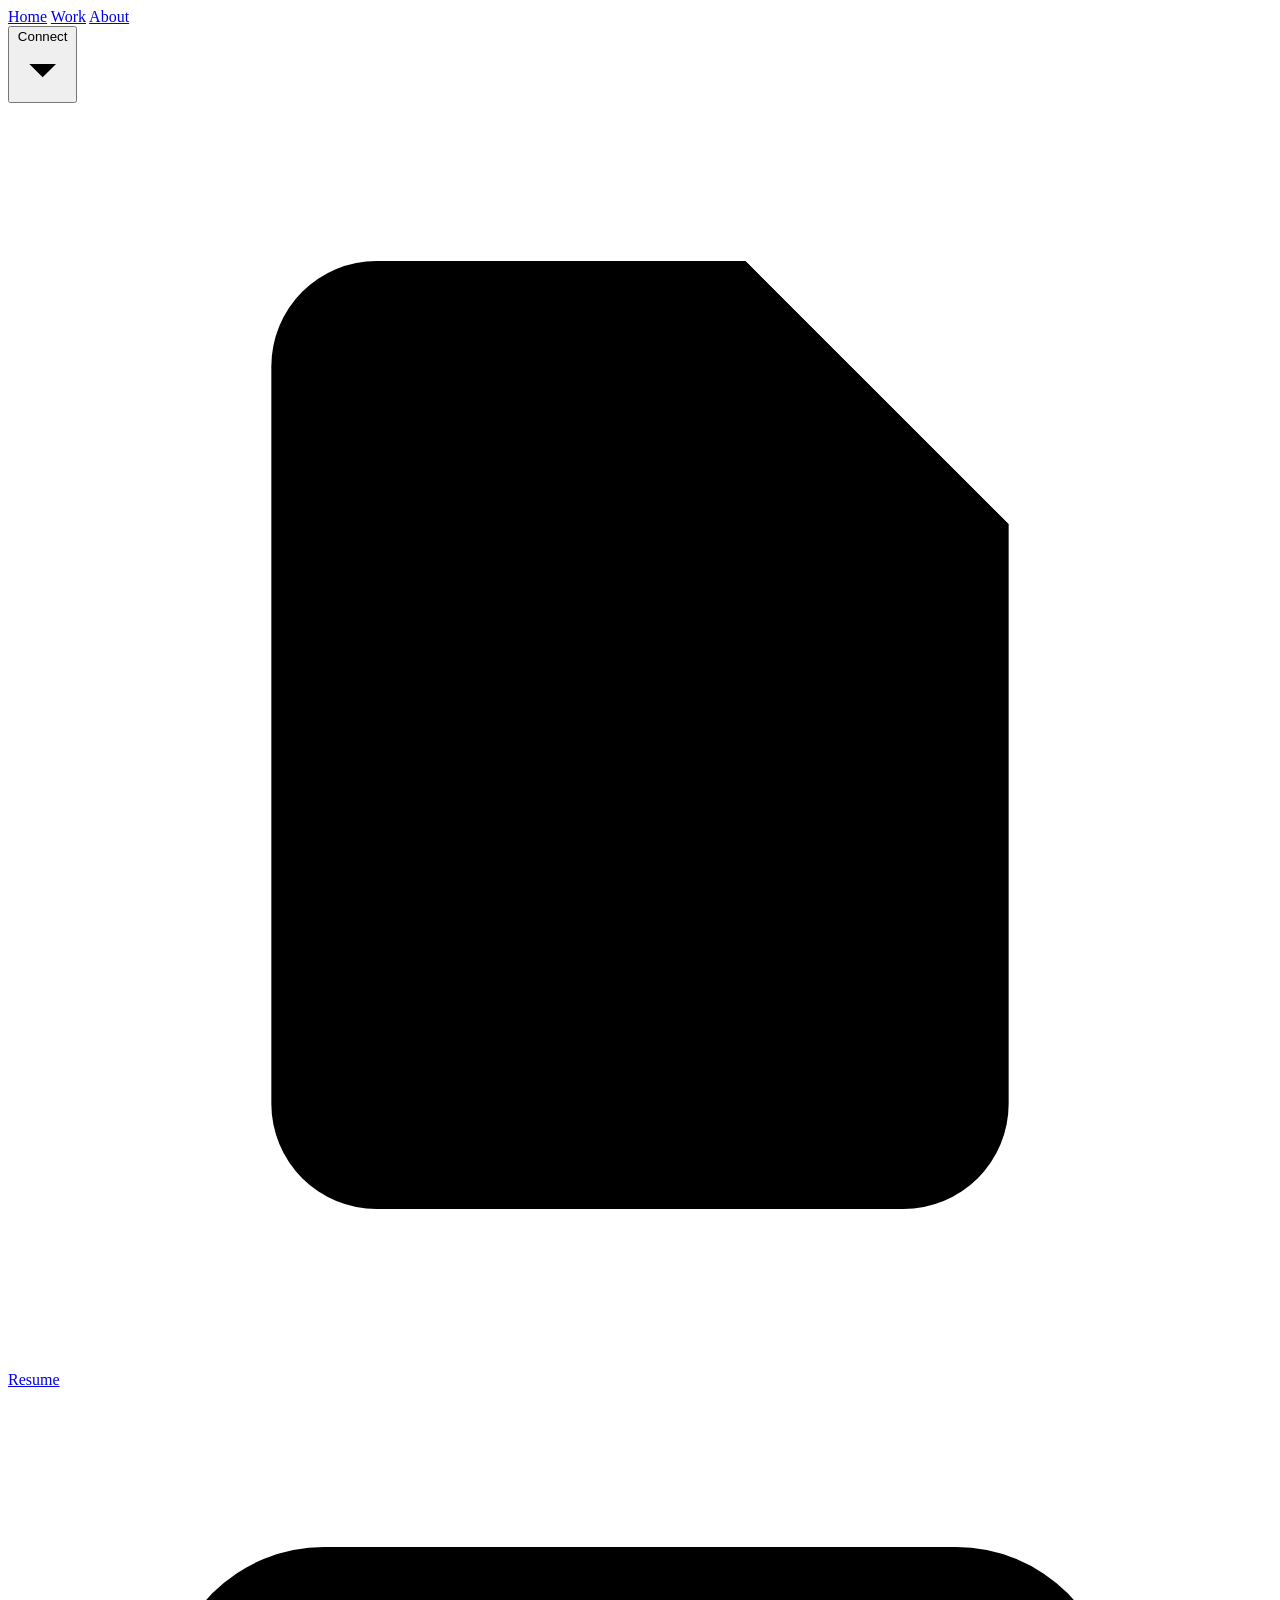
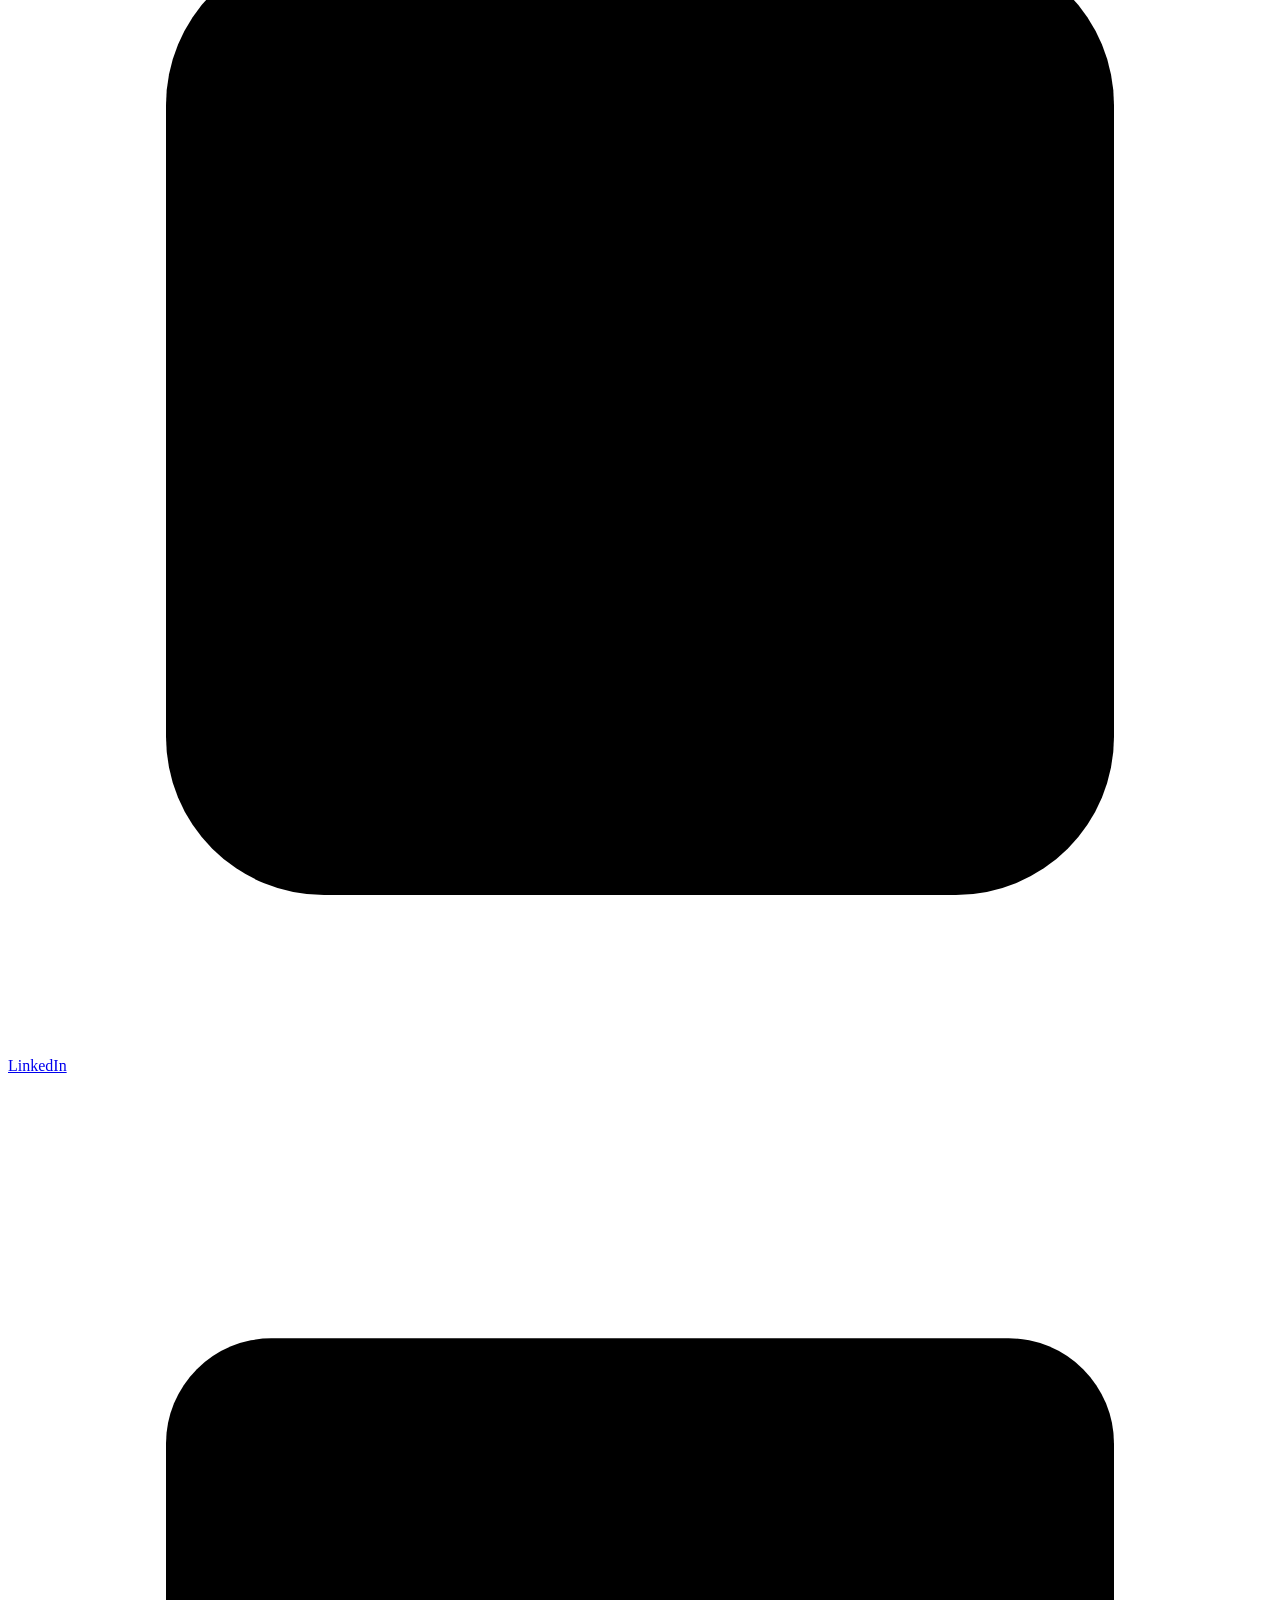
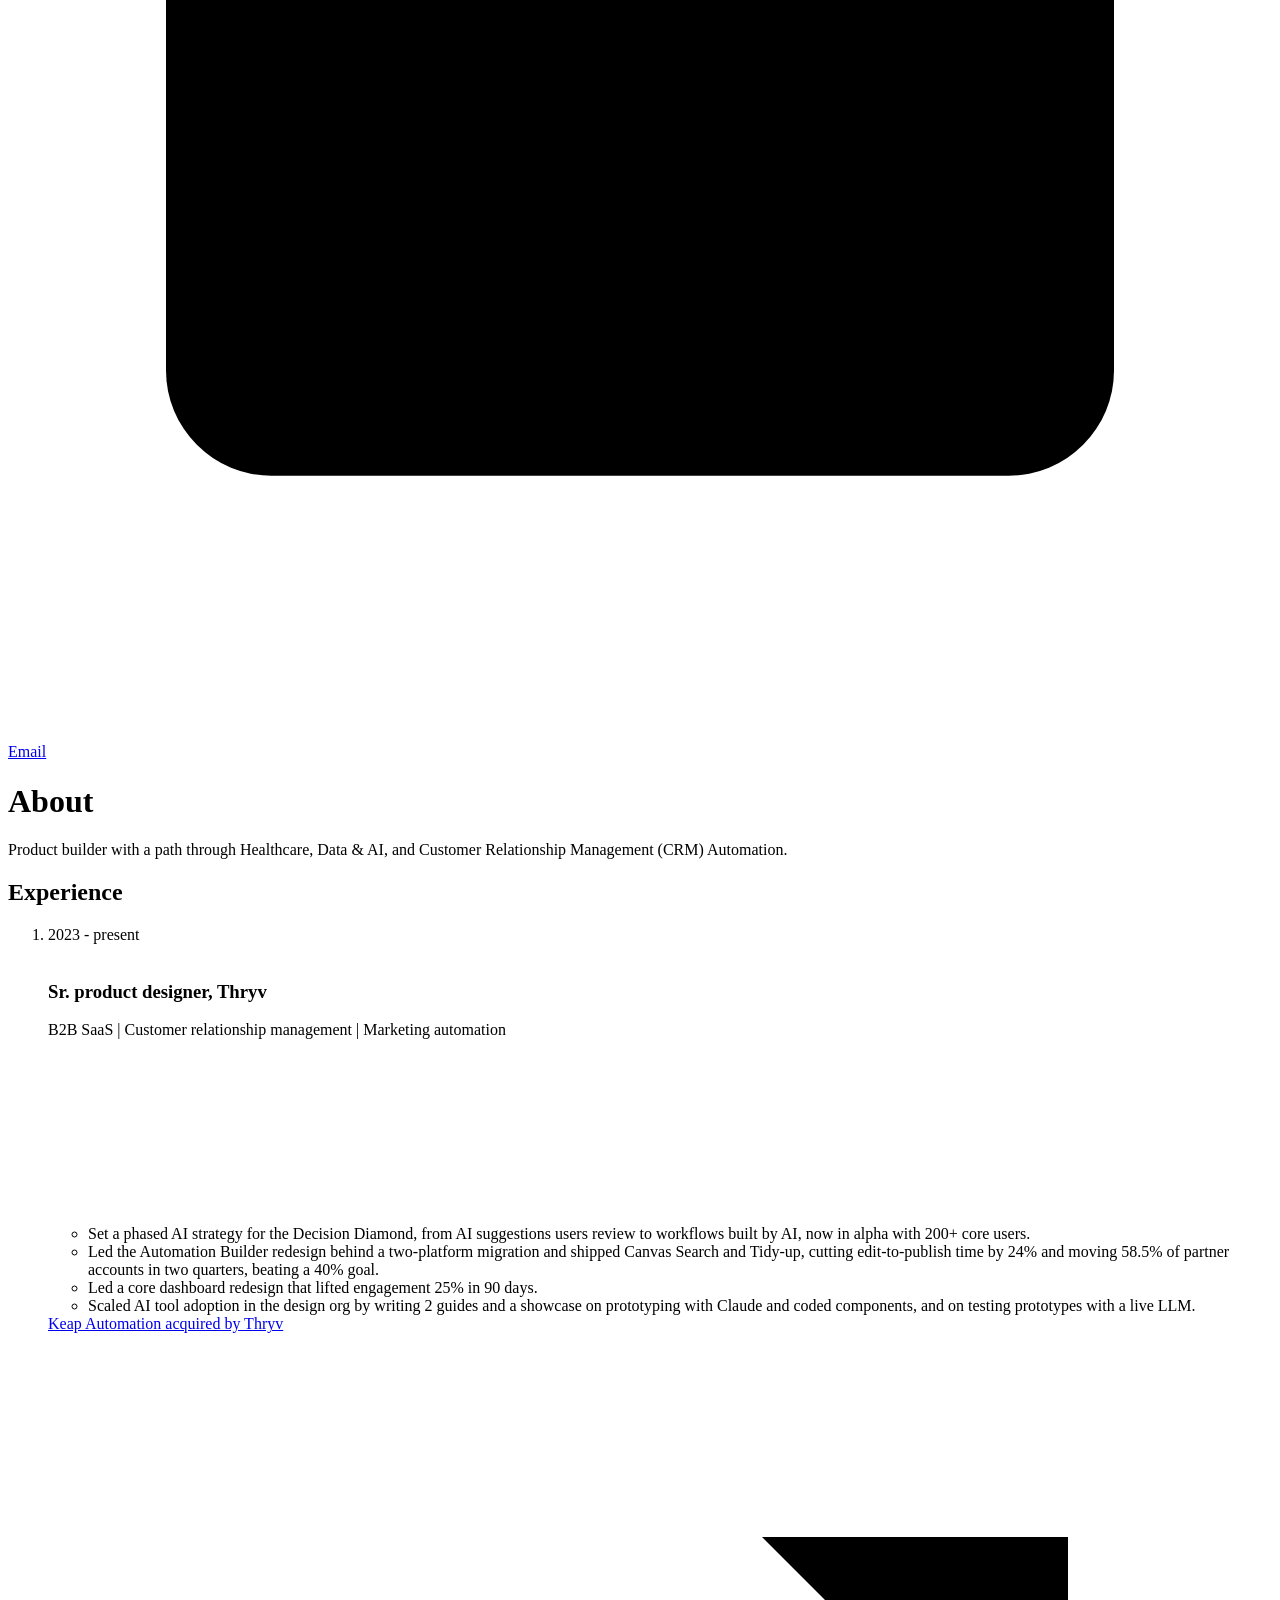
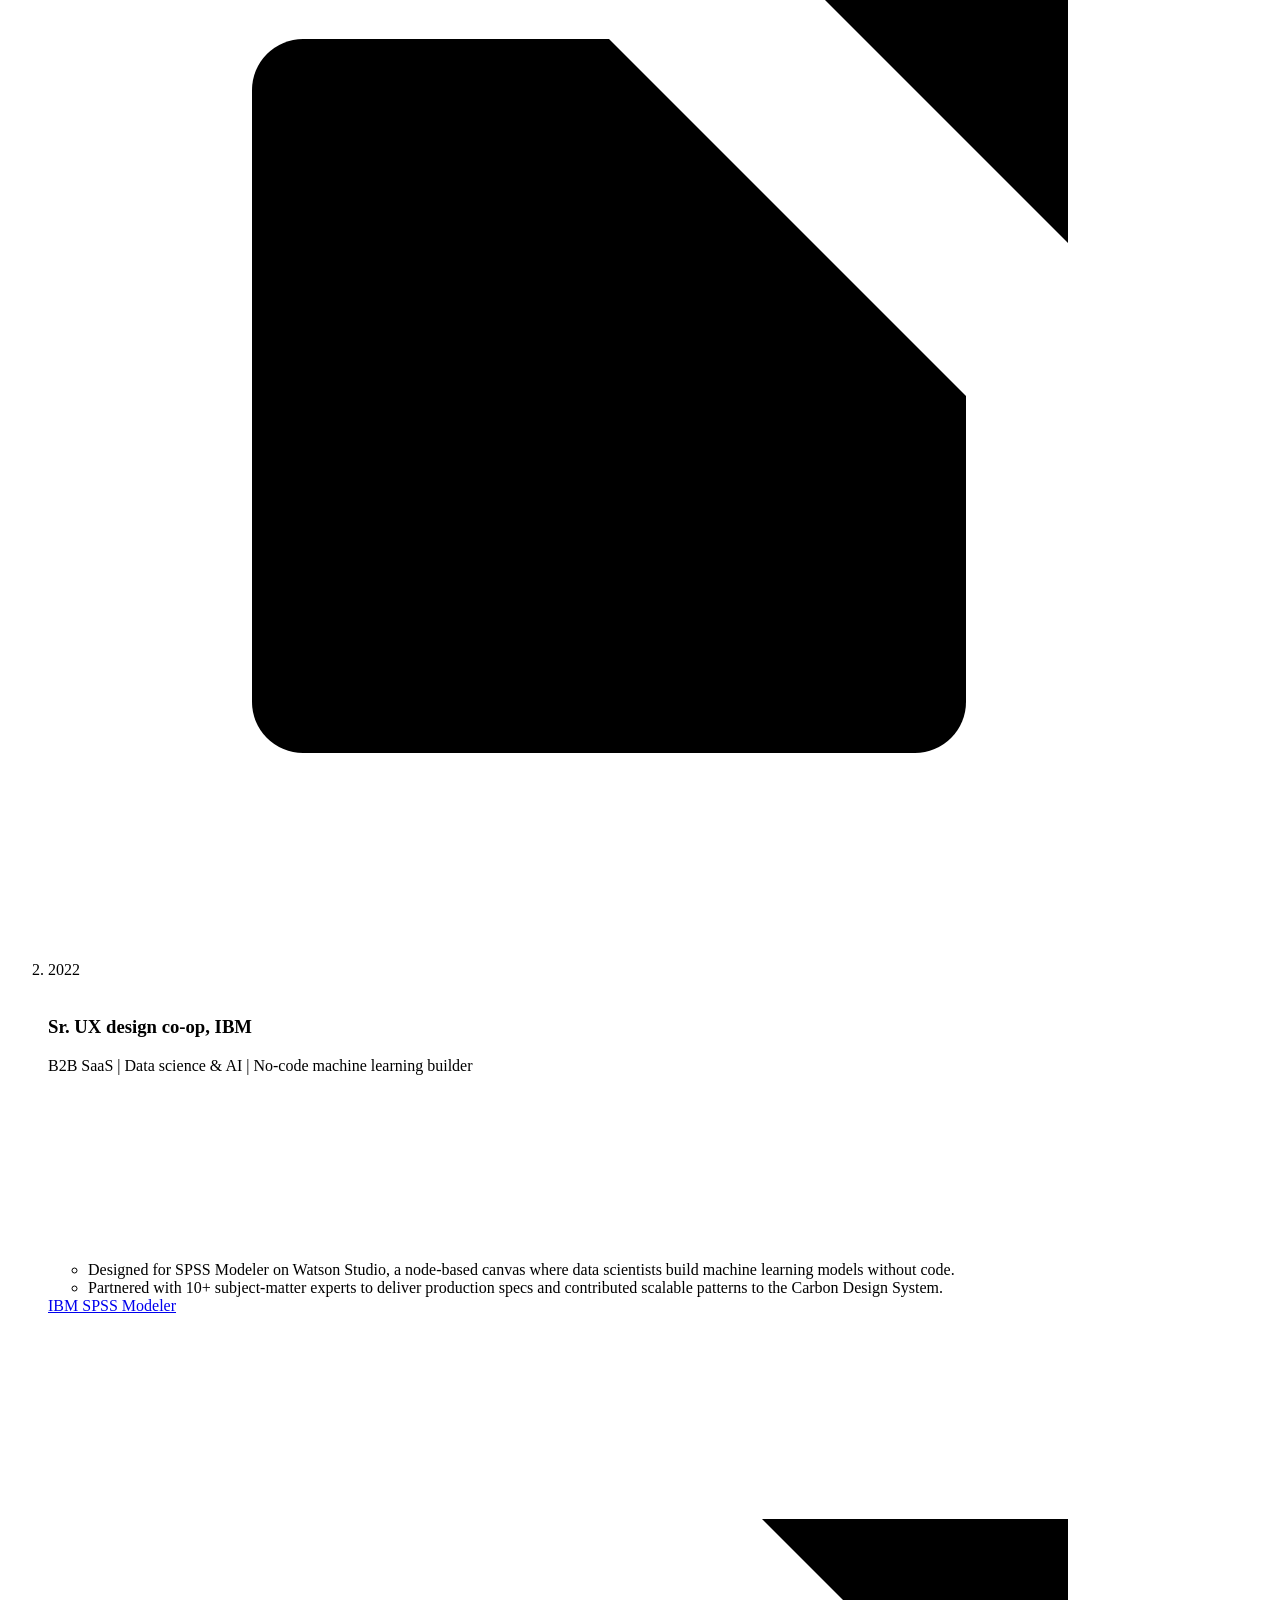
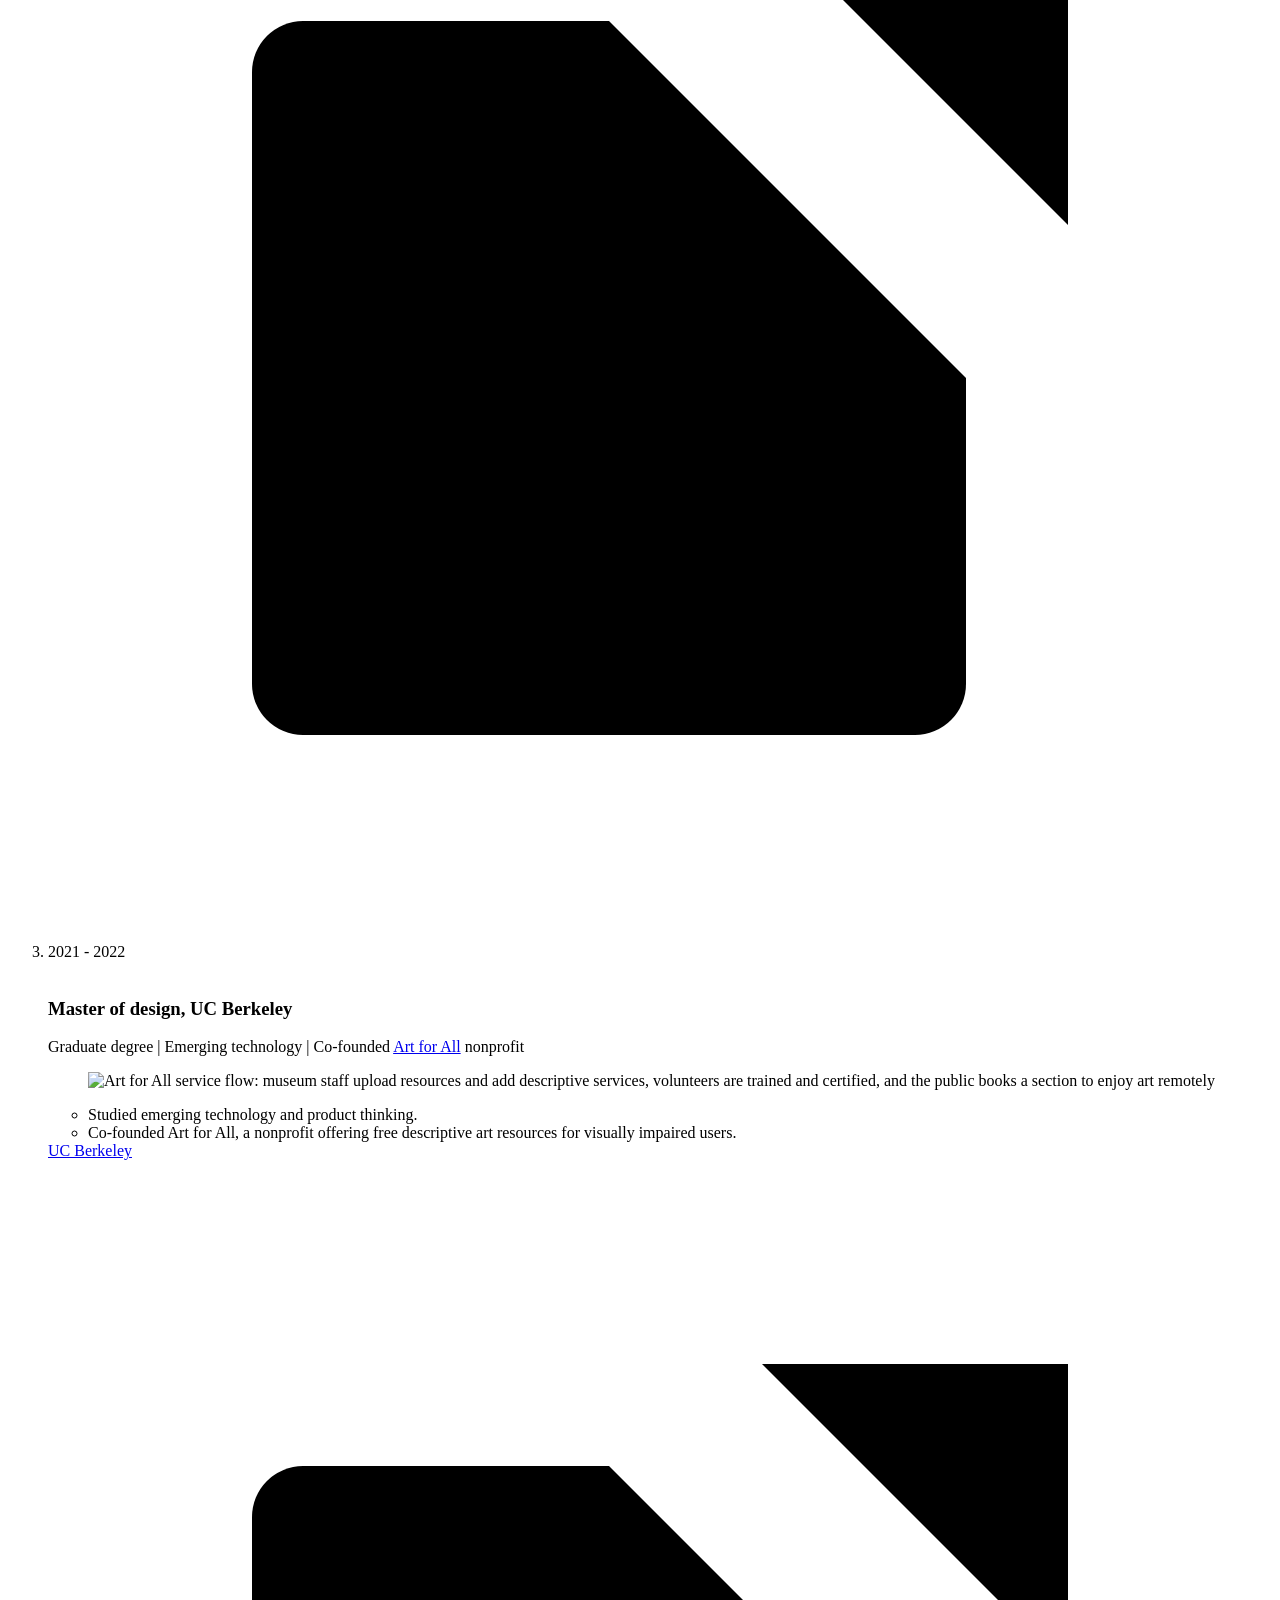
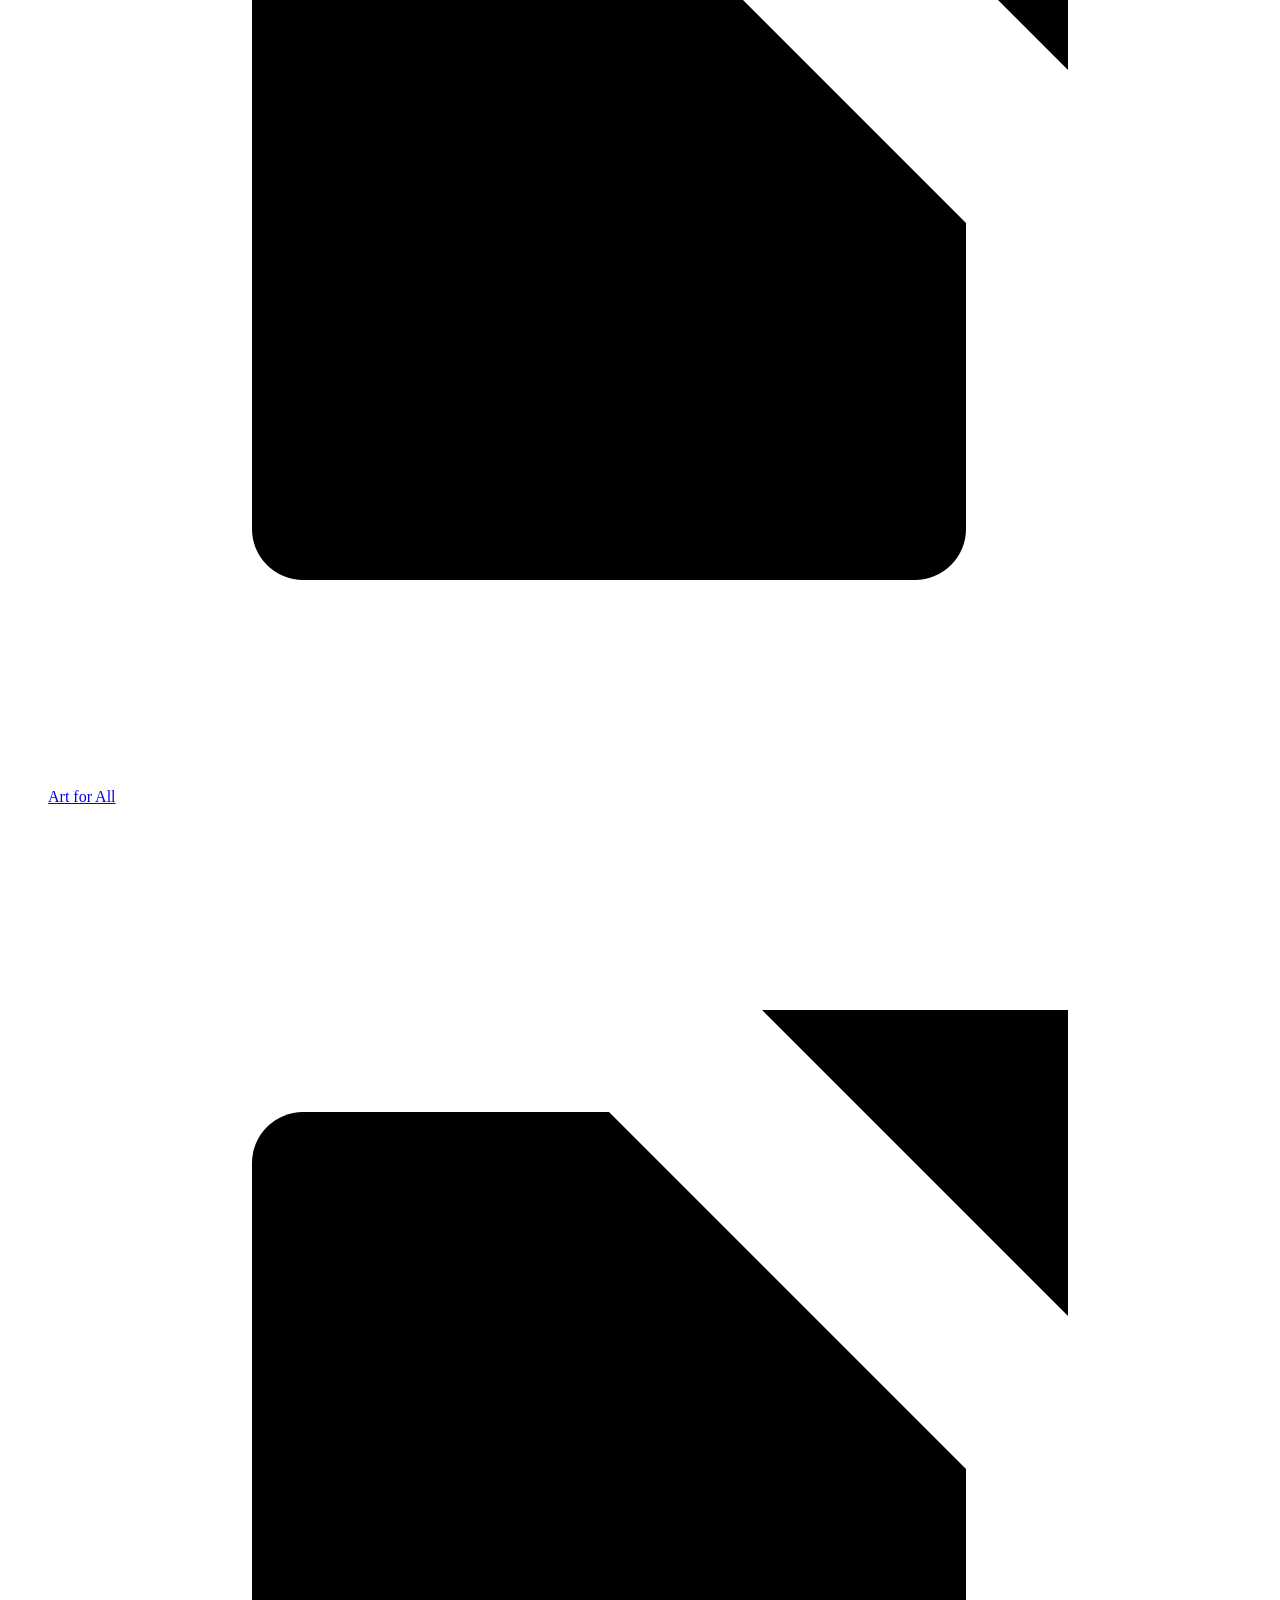
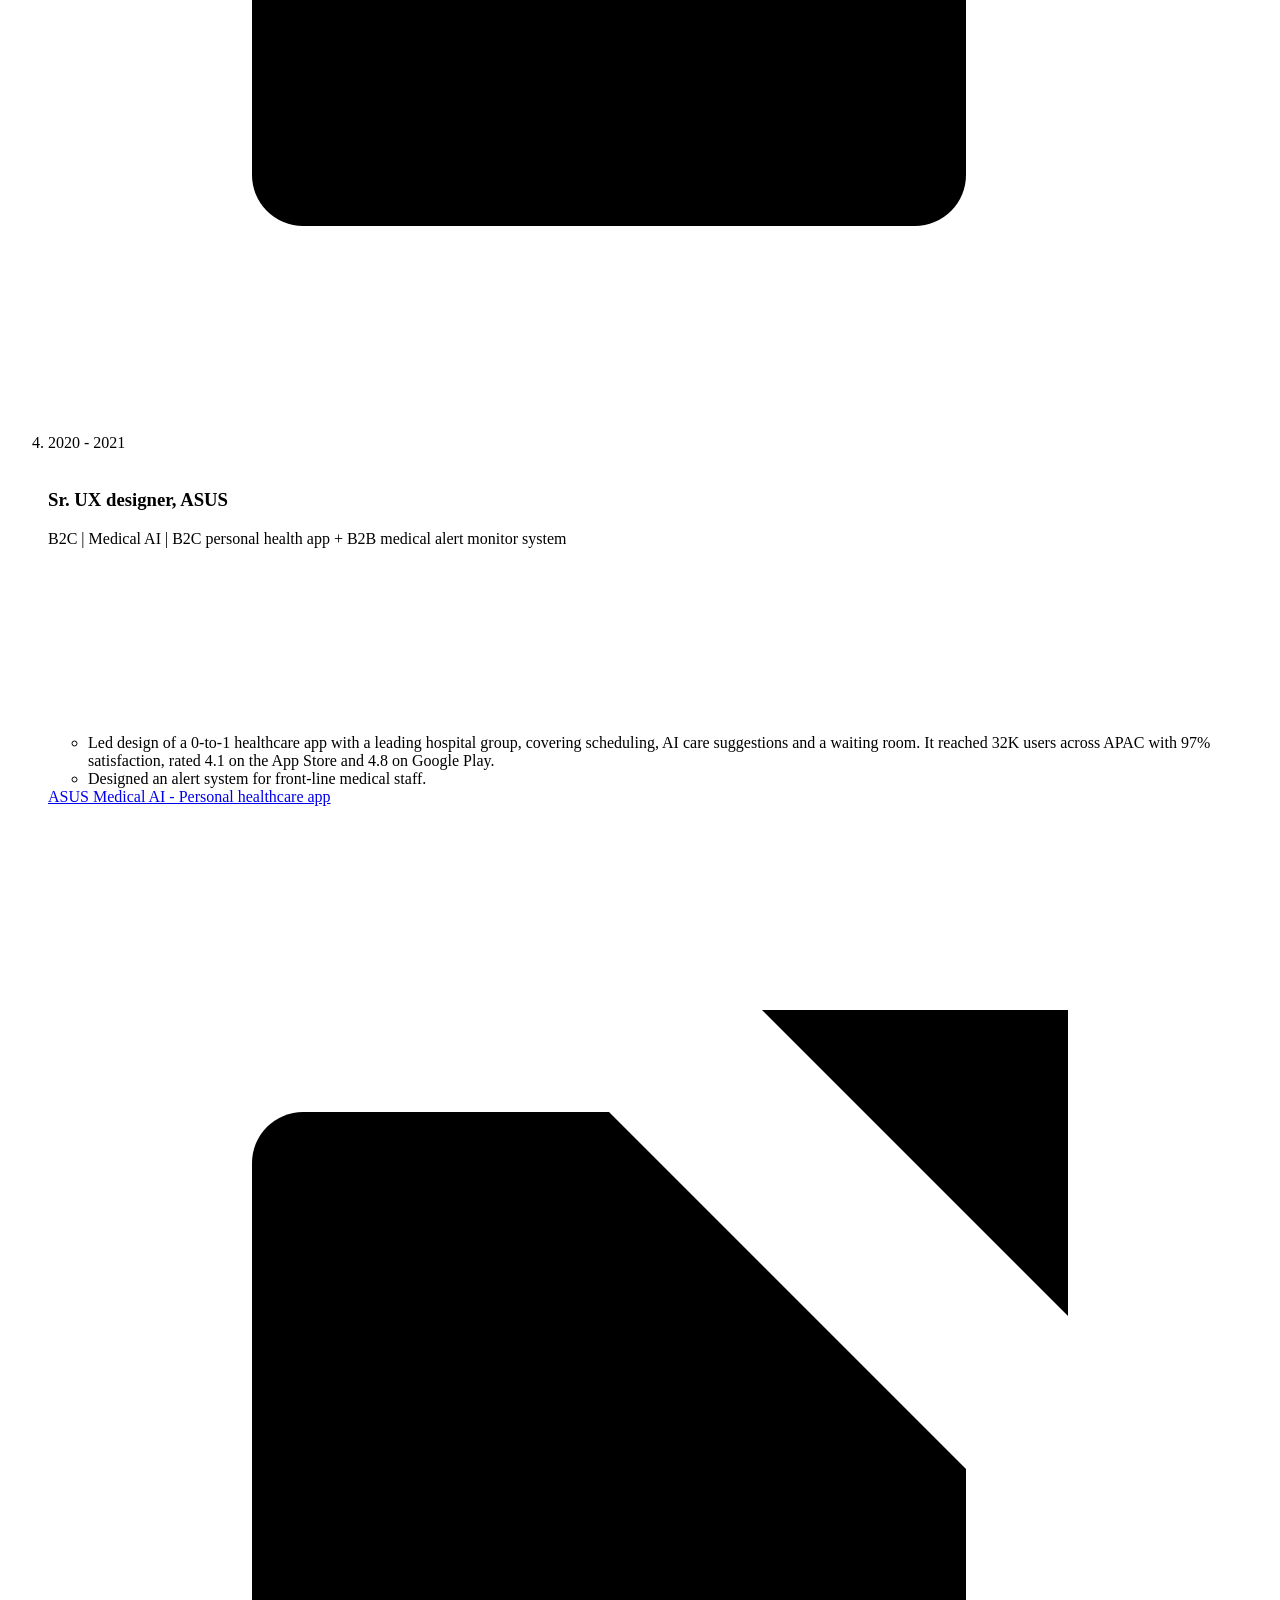
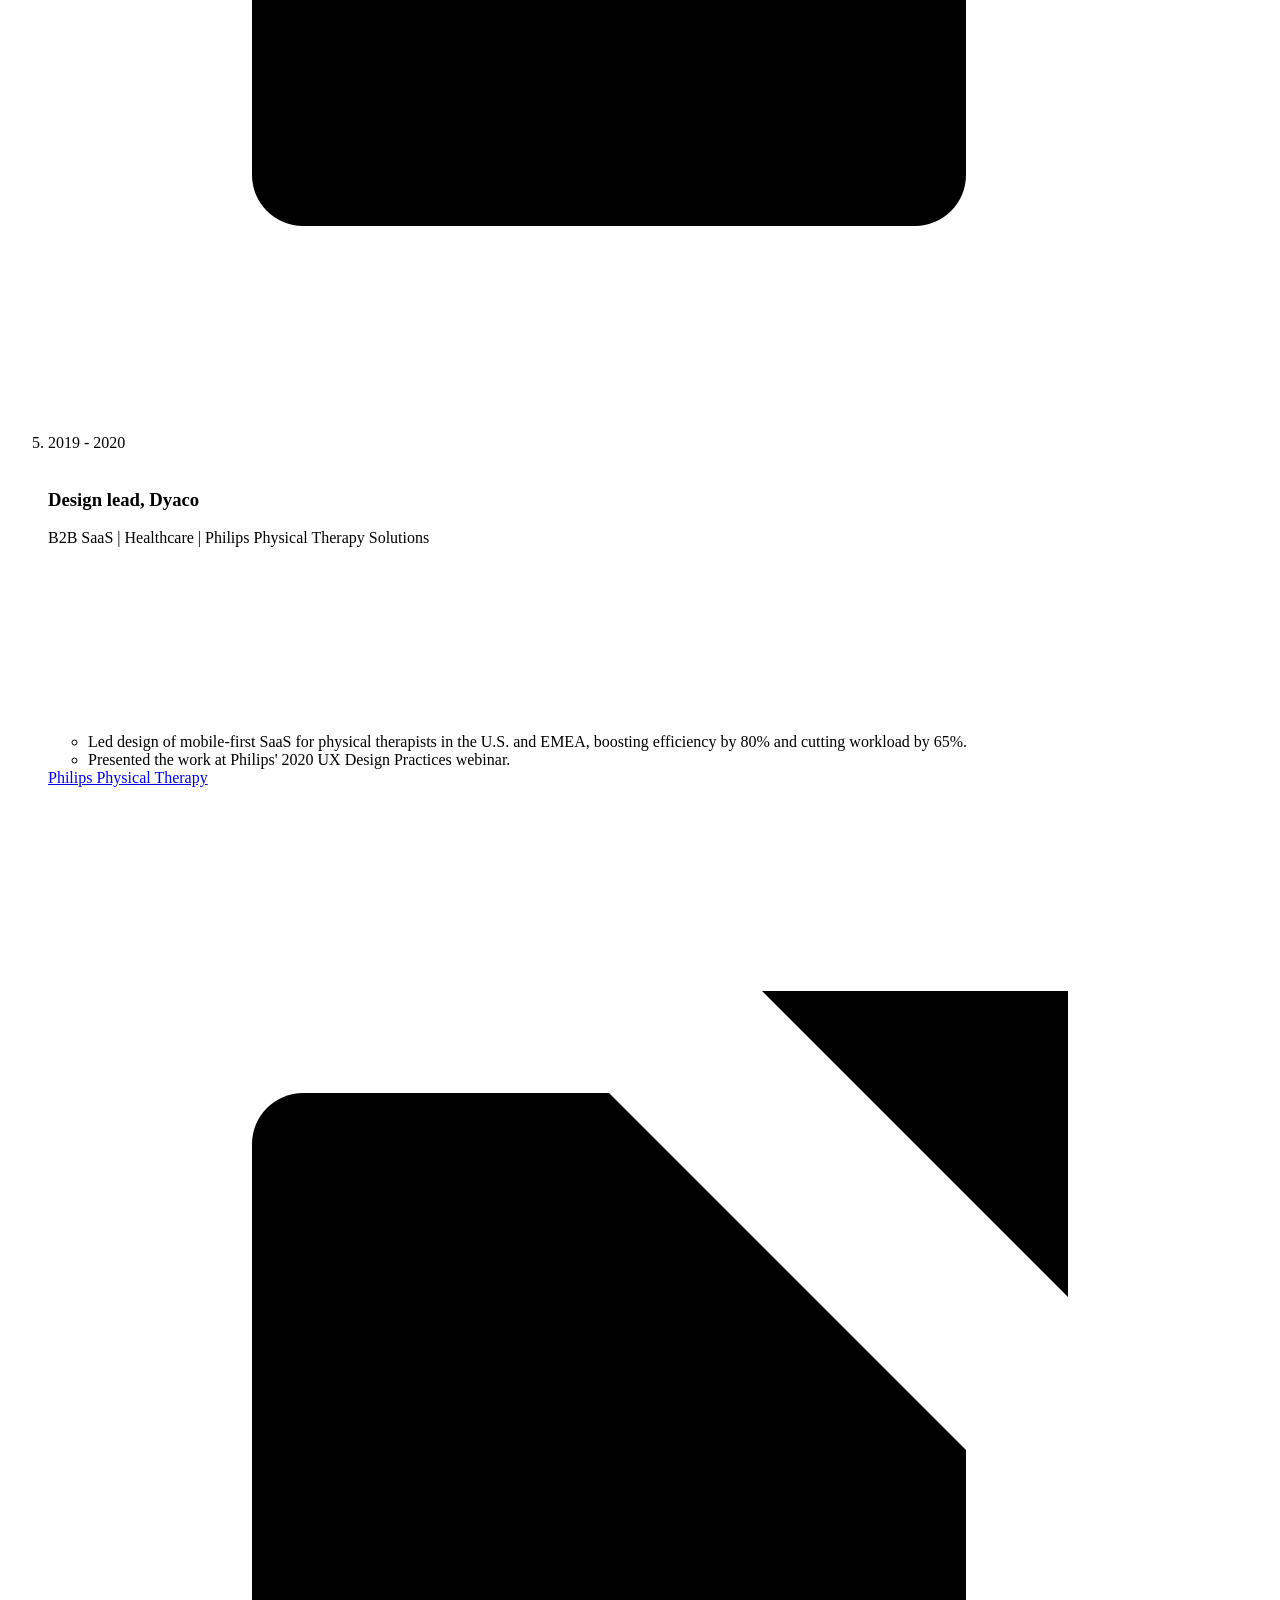
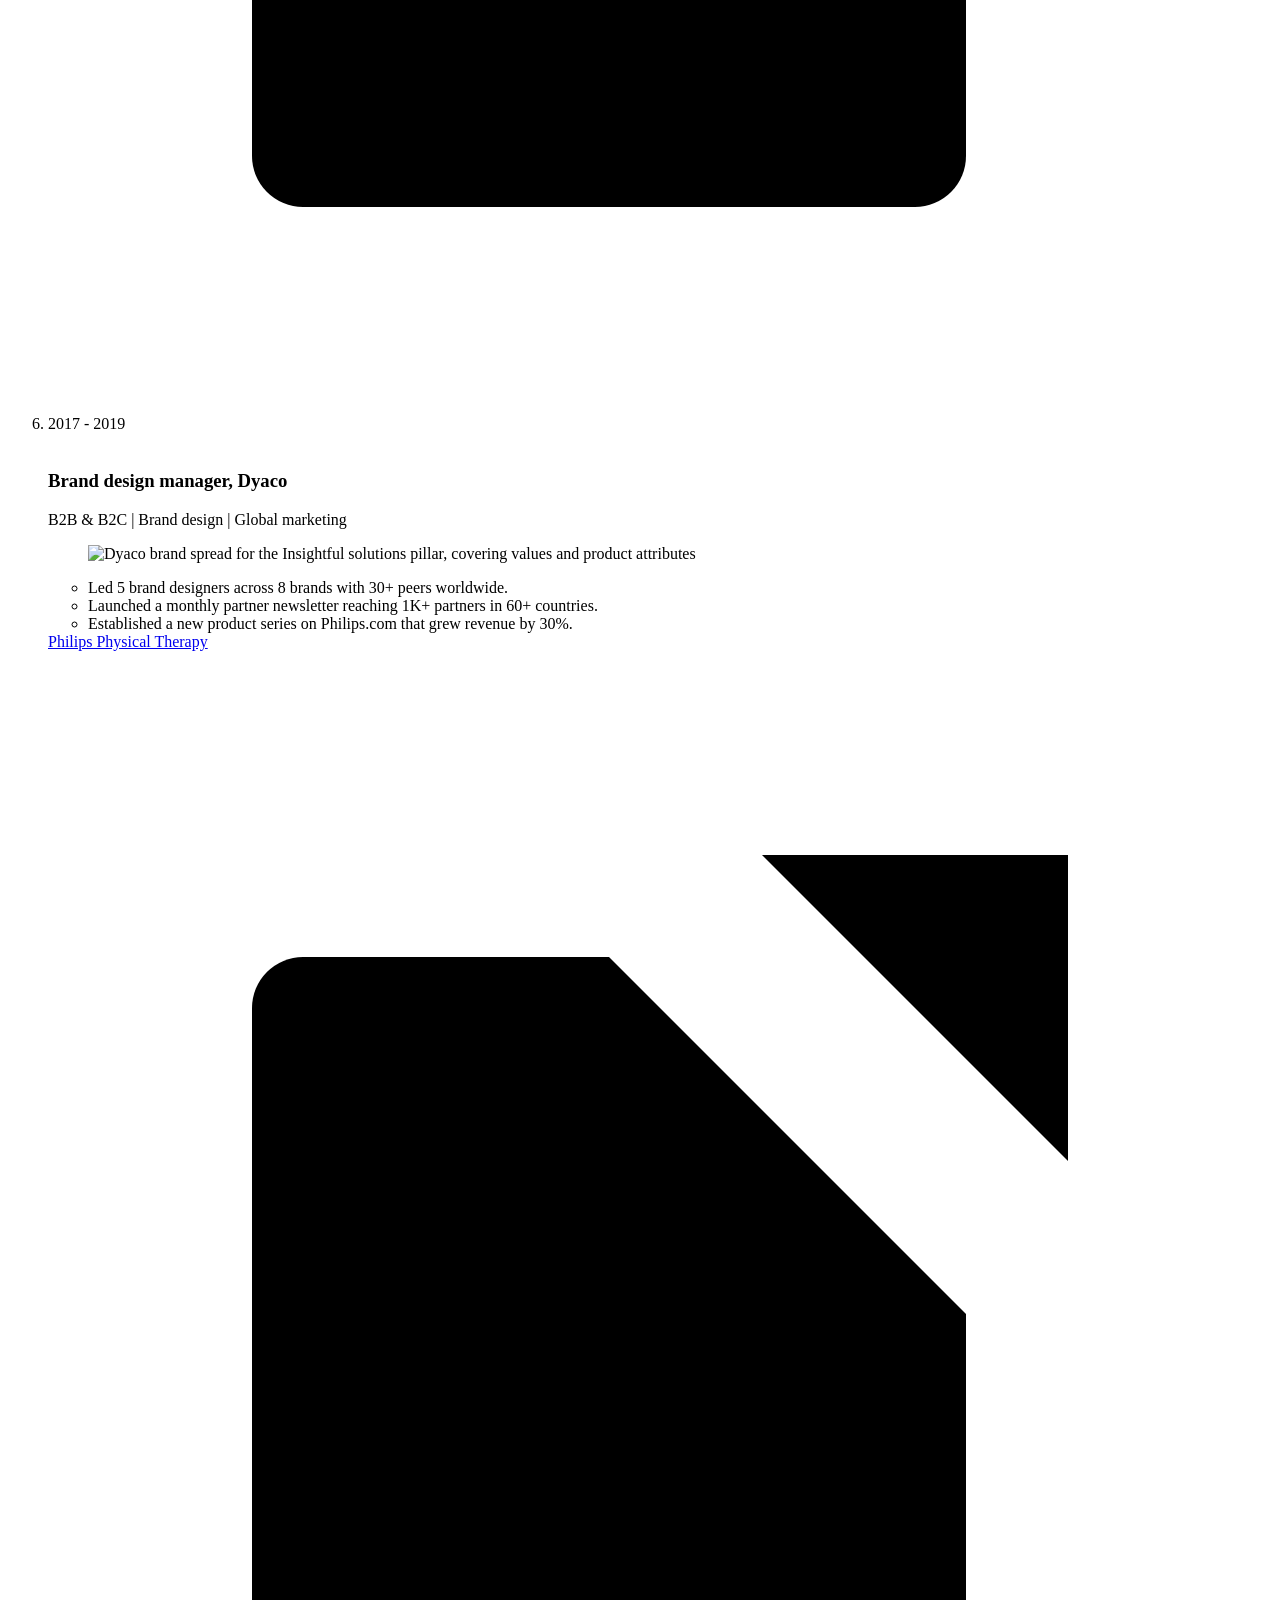
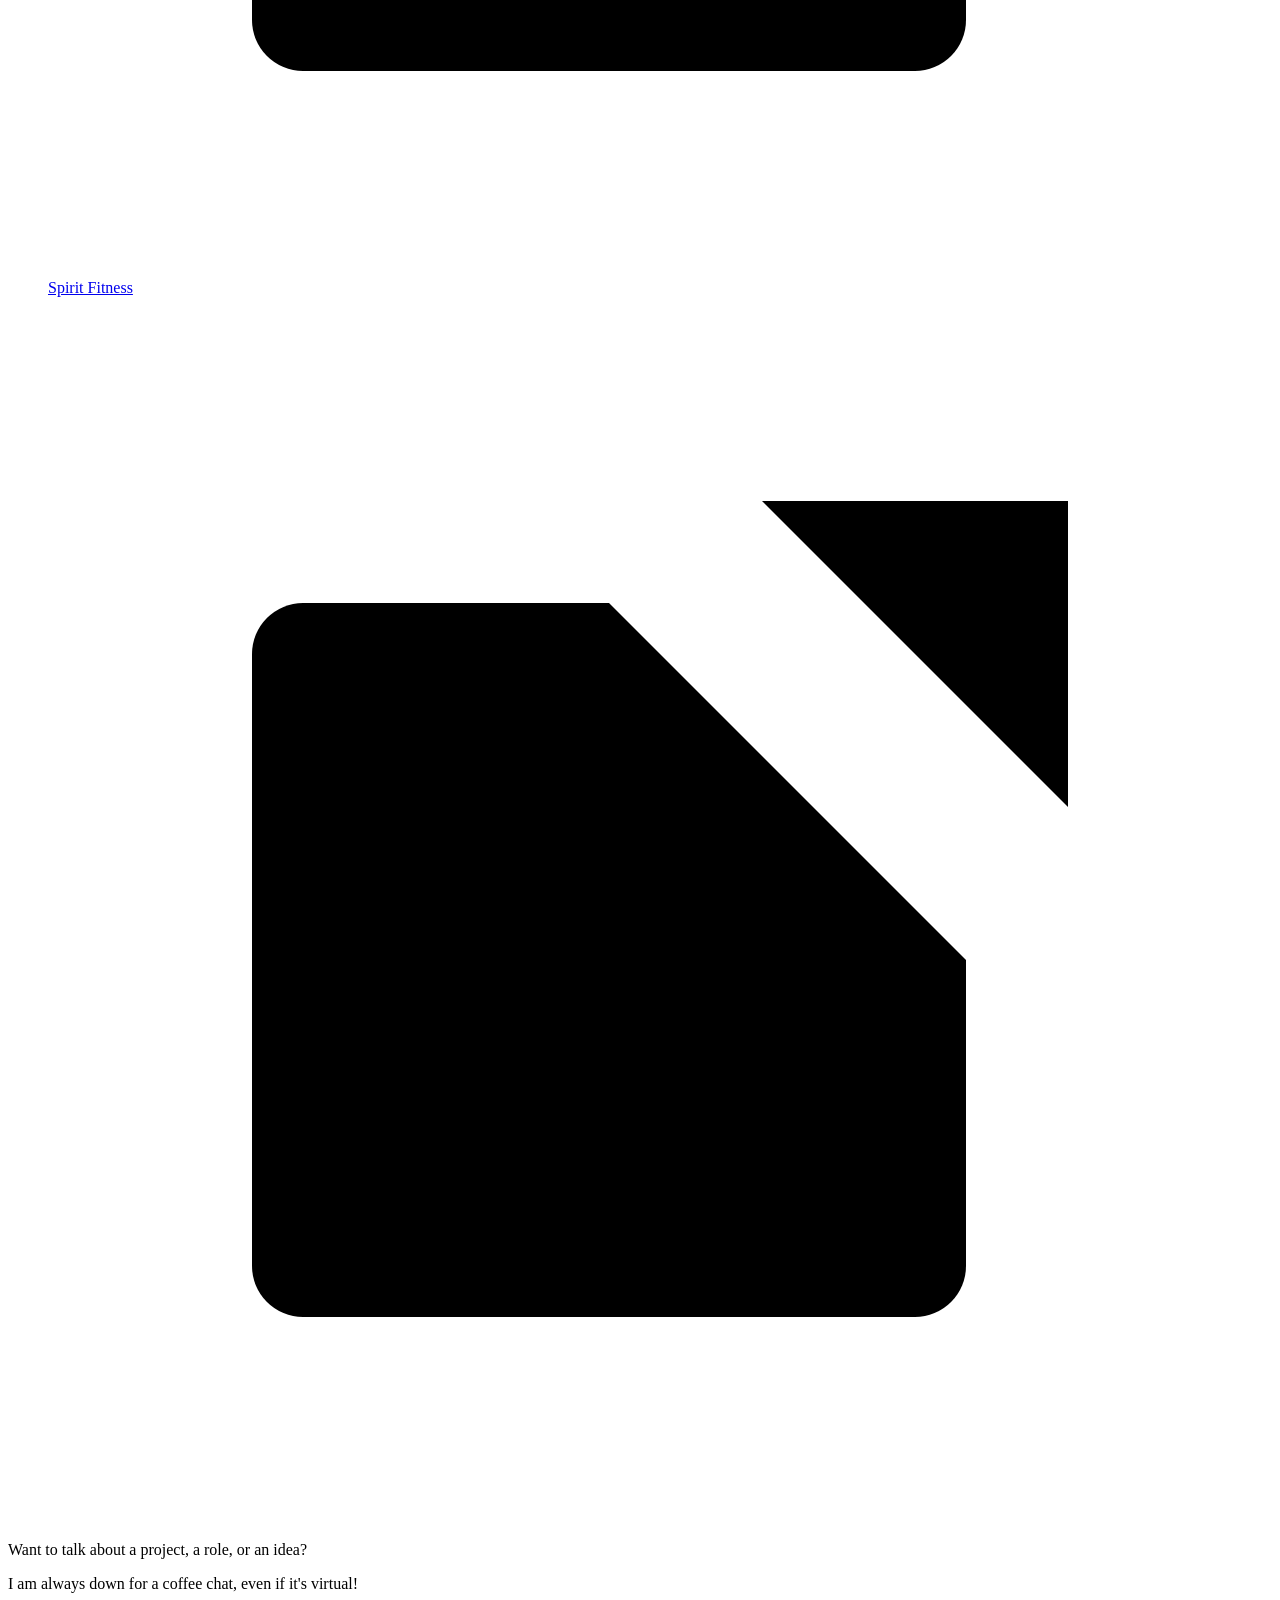
==== about.html @ 4796739b "Show the visitor's weather in the tab icon The pages had no favicon at all. They now declare avatar." ====
<!doctype html>
<html lang="en">
<head>
  <meta charset="utf-8">
  <meta name="viewport" content="width=device-width, initial-scale=1">
  <meta name="color-scheme" content="light dark">
  <title>About · Chia-Ling Chen</title>
  <meta name="description" content="Chia-Ling Chen's background and experience.">
  <link rel="icon" href="avatar.jpg">
  <link rel="stylesheet" href="style.css?v=81">
  <!-- Google tag (gtag.js) -->
  <script async src="https://www.googletagmanager.com/gtag/js?id=G-07SR0QSF4S"></script>
  <script>
    window.dataLayer = window.dataLayer || [];
    function gtag(){dataLayer.push(arguments);}
    gtag('js', new Date());
    gtag('config', 'G-07SR0QSF4S');
  </script>
</head>
<body>
  <main>
    <header class="site-header">
      <nav class="anchors" aria-label="Site">
        <span class="nav-indicator" aria-hidden="true"></span>
        <a href="index.html">Home</a>
        <a href="thryv-automation.html">Work</a>
        <a href="about.html" aria-current="page">About</a>
        <div class="nav-menu">
          <button class="nav-trigger" type="button" aria-expanded="false" aria-controls="connect-menu">Connect <svg class="nav-caret" viewBox="0 0 12 12" aria-hidden="true"><path d="M3 4.5 6 7.5 9 4.5"/></svg></button>
          <div class="nav-dropdown" id="connect-menu">
            <a href="https://app.box.com/s/g18ac6s28a0lqebf420xtzzz90ov93px" target="_blank" rel="noopener">
              <svg viewBox="0 0 24 24" aria-hidden="true"><path d="M14 3H7a2 2 0 0 0-2 2v14a2 2 0 0 0 2 2h10a2 2 0 0 0 2-2V8z"/><path d="M14 3v5h5M9 13h6M9 17h6"/></svg>Resume
            </a>
            <a href="https://www.linkedin.com/in/silvia-chia-ling-chen" target="_blank" rel="noopener">
              <svg viewBox="0 0 24 24" aria-hidden="true"><rect x="3" y="3" width="18" height="18" rx="3"/><path d="M8 10v7M8 7v.01M12 17v-4a2 2 0 0 1 4 0v4M12 10v7"/></svg>LinkedIn
            </a>
            <a href="mailto:chialing83@gmail.com">
              <svg viewBox="0 0 24 24" aria-hidden="true"><rect x="3" y="5" width="18" height="14" rx="2"/><path d="m3 7 9 6 9-6"/></svg>Email
            </a>
          </div>
        </div>
      </nav>
    </header>

    <header class="page-head">
      <h1>About</h1>
      <p>Product builder with a path through Healthcare, Data & AI, and Customer Relationship Management (CRM) Automation.</p>
    </header>

    <section id="journey">
      <h2>Experience</h2>
      <ol class="timeline">
        <li>
          <div class="year-col">
            <div class="year">2023 - present</div>
            <a class="logo logo--img" href="https://www.thryv.com/" target="_blank" rel="noopener" aria-label="Thryv website"><img decoding="async" loading="lazy" src="logos/thryv.png" alt=""></a>
          </div>
          <div>
            <h3>Sr. product designer, Thryv</h3>
            <p class="role-meta">B2B SaaS | Customer relationship management | Marketing automation</p>
            <figure class="exp-media">
              <video autoplay src="media/thryv-search/search-on-canvas.mp4" muted loop playsinline preload="auto" aria-label="Search on canvas in the Thryv Automation Builder"></video>
            </figure>
            <ul>
              <li>Set a phased AI strategy for the Decision Diamond, from AI suggestions users review to workflows built by AI, now in alpha with 200+ core users.</li>
              <li>Led the Automation Builder redesign behind a two-platform migration and shipped Canvas Search and Tidy-up, cutting edit-to-publish time by 24% and moving 58.5% of partner accounts in two quarters, beating a 40% goal.</li>
              <li>Led a core dashboard redesign that lifted engagement 25% in 90 days.</li>
              <li>Scaled AI tool adoption in the design org by writing 2 guides and a showcase on prototyping with Claude and coded components, and on testing prototypes with a live LLM.</li>
            </ul>
            <div class="links">
              <a class="link-btn" href="https://keap.com/solutions/automation" target="_blank" rel="noopener">Keap Automation acquired by Thryv <svg viewBox="0 0 24 24" aria-hidden="true"><path d="M14 4h6v6"/><path d="M20 4 11 13"/><path d="M18 13v6a1 1 0 0 1-1 1H5a1 1 0 0 1-1-1V7a1 1 0 0 1 1-1h6"/></svg></a>
            </div>
          </div>
        </li>
        <li>
          <div class="year-col">
            <div class="year">2022</div>
            <a class="logo logo--img" href="https://www.ibm.com/" target="_blank" rel="noopener" aria-label="IBM website"><img decoding="async" loading="lazy" src="logos/ibm.svg" alt=""></a>
          </div>
          <div>
            <h3>Sr. UX design co-op, IBM</h3>
            <p class="role-meta">B2B SaaS | Data science &amp; AI | No-code machine learning builder</p>
            <figure class="exp-media">
              <video src="media/ibm-spss/spss-demo.mp4" muted loop playsinline preload="none" aria-label="SPSS Modeler canvas on Watson Studio"></video>
            </figure>
            <ul>
              <li>Designed for SPSS Modeler on Watson Studio, a node-based canvas where data scientists build machine learning models without code.</li>
              <li>Partnered with 10+ subject-matter experts to deliver production specs and contributed scalable patterns to the Carbon Design System.</li>
            </ul>
            <div class="links">
              <a class="link-btn" href="https://www.ibm.com/products/spss-modeler" target="_blank" rel="noopener">IBM SPSS Modeler <svg viewBox="0 0 24 24" aria-hidden="true"><path d="M14 4h6v6"/><path d="M20 4 11 13"/><path d="M18 13v6a1 1 0 0 1-1 1H5a1 1 0 0 1-1-1V7a1 1 0 0 1 1-1h6"/></svg></a>
            </div>
          </div>
        </li>
        <li>
          <div class="year-col">
            <div class="year">2021 - 2022</div>
            <a class="logo logo--img" href="https://design.berkeley.edu/" target="_blank" rel="noopener" aria-label="Berkeley MDes website"><img decoding="async" loading="lazy" src="logos/berkeley-mdes.jpg" alt=""></a>
          </div>
          <div>
            <h3>Master of design, UC Berkeley</h3>
            <p class="role-meta">Graduate degree | Emerging technology | Co-founded <a href="https://app.art-for-all.tw/exhibitions" target="_blank" rel="noopener">Art for All</a> nonprofit</p>
            <figure class="exp-media">
              <img decoding="async" loading="lazy" src="media/uc-berkeley/art-for-all-flow.png" style="background: #fff;" alt="Art for All service flow: museum staff upload resources and add descriptive services, volunteers are trained and certified, and the public books a section to enjoy art remotely">
            </figure>
            <ul>
              <li>Studied emerging technology and product thinking.</li>
              <li>Co-founded Art for All, a nonprofit offering free descriptive art resources for visually impaired users.</li>
            </ul>
            <div class="links">
              <a class="link-btn" href="https://design.berkeley.edu/mdes-alumni/mdes-student-cohort-fall-2022" target="_blank" rel="noopener">UC Berkeley <svg viewBox="0 0 24 24" aria-hidden="true"><path d="M14 4h6v6"/><path d="M20 4 11 13"/><path d="M18 13v6a1 1 0 0 1-1 1H5a1 1 0 0 1-1-1V7a1 1 0 0 1 1-1h6"/></svg></a>
              <a class="link-btn" href="https://app.art-for-all.tw/exhibitions" target="_blank" rel="noopener">Art for All <svg viewBox="0 0 24 24" aria-hidden="true"><path d="M14 4h6v6"/><path d="M20 4 11 13"/><path d="M18 13v6a1 1 0 0 1-1 1H5a1 1 0 0 1-1-1V7a1 1 0 0 1 1-1h6"/></svg></a>
            </div>
          </div>
        </li>
        <li>
          <div class="year-col">
            <div class="year">2020 - 2021</div>
            <a class="logo logo--img" href="https://aics.asus.com/home/" target="_blank" rel="noopener" aria-label="ASUS website"><img decoding="async" loading="lazy" src="logos/asus.svg" alt=""></a>
          </div>
          <div>
            <h3>Sr. UX designer, ASUS</h3>
            <p class="role-meta">B2C | Medical AI | B2C personal health app + B2B medical alert monitor system</p>
            <figure class="exp-media">
              <video src="media/asus-candycloud/candycloud-highlights.mp4" muted loop playsinline preload="none" aria-label="CandyCloud design highlights in the ASUS medical app"></video>
            </figure>
            <ul>
              <li>Led design of a 0-to-1 healthcare app with a leading hospital group, covering scheduling, AI care suggestions and a waiting room. It reached 32K users across APAC with 97% satisfaction, rated 4.1 on the App Store and 4.8 on Google Play.</li>
              <li>Designed an alert system for front-line medical staff.</li>
            </ul>
            <div class="links">
              <a class="link-btn" href="https://youtu.be/N78xwxmeQm0?si=wWI10j0BIYOIKvsJ" target="_blank" rel="noopener">ASUS Medical AI - Personal healthcare app <svg viewBox="0 0 24 24" aria-hidden="true"><path d="M14 4h6v6"/><path d="M20 4 11 13"/><path d="M18 13v6a1 1 0 0 1-1 1H5a1 1 0 0 1-1-1V7a1 1 0 0 1 1-1h6"/></svg></a>
            </div>
          </div>
        </li>
        <li>
          <div class="year-col">
            <div class="year">2019 - 2020</div>
            <a class="logo logo--img" href="https://www.philips.com/" target="_blank" rel="noopener" aria-label="Philips website"><img decoding="async" loading="lazy" src="logos/philips.svg" alt=""></a>
          </div>
          <div>
            <h3>Design lead, Dyaco</h3>
            <p class="role-meta">B2B SaaS | Healthcare | Philips Physical Therapy Solutions</p>
            <figure class="exp-media">
              <video src="media/philips-mycare/mycare-user-journey.mp4" muted loop playsinline preload="none" aria-label="Philips MyCare user journey"></video>
            </figure>
            <ul>
              <li>Led design of mobile-first SaaS for physical therapists in the U.S. and EMEA, boosting efficiency by 80% and cutting workload by 65%.</li>
              <li>Presented the work at Philips' 2020 UX Design Practices webinar.</li>
            </ul>
            <div class="links">
              <a class="link-btn" href="https://www.philips.ae/p-m-ph/physical-therapy-solutions" target="_blank" rel="noopener">Philips Physical Therapy <svg viewBox="0 0 24 24" aria-hidden="true"><path d="M14 4h6v6"/><path d="M20 4 11 13"/><path d="M18 13v6a1 1 0 0 1-1 1H5a1 1 0 0 1-1-1V7a1 1 0 0 1 1-1h6"/></svg></a>
            </div>
          </div>
        </li>
        <li>
          <div class="year-col">
            <div class="year">2017 - 2019</div>
            <a class="logo logo--img logo--dark" href="https://dyaco.com/en/" target="_blank" rel="noopener" aria-label="Dyaco website"><img decoding="async" loading="lazy" src="logos/dyaco.svg" alt=""></a>
          </div>
          <div>
            <h3>Brand design manager, Dyaco</h3>
            <p class="role-meta">B2B &amp; B2C | Brand design | Global marketing</p>
            <figure class="exp-media">
              <img decoding="async" loading="lazy" src="media/dyaco-brand/brand-pillars.webp" alt="Dyaco brand spread for the Insightful solutions pillar, covering values and product attributes">
            </figure>
            <ul>
              <li>Led 5 brand designers across 8 brands with 30+ peers worldwide.</li>
              <li>Launched a monthly partner newsletter reaching 1K+ partners in 60+ countries.</li>
              <li>Established a new product series on Philips.com that grew revenue by 30%.</li>
            </ul>
            <div class="links">
              <a class="link-btn" href="https://www.philips.ae/p-m-ph/physical-therapy-solutions" target="_blank" rel="noopener">Philips Physical Therapy <svg viewBox="0 0 24 24" aria-hidden="true"><path d="M14 4h6v6"/><path d="M20 4 11 13"/><path d="M18 13v6a1 1 0 0 1-1 1H5a1 1 0 0 1-1-1V7a1 1 0 0 1 1-1h6"/></svg></a>
              <a class="link-btn" href="https://dyaco.com/en/home-use/dyaco-home-use-brands/spirit" target="_blank" rel="noopener">Spirit Fitness <svg viewBox="0 0 24 24" aria-hidden="true"><path d="M14 4h6v6"/><path d="M20 4 11 13"/><path d="M18 13v6a1 1 0 0 1-1 1H5a1 1 0 0 1-1-1V7a1 1 0 0 1 1-1h6"/></svg></a>
            </div>
          </div>
        </li>
      </ol>
    </section>

    <section class="cta" aria-label="Get in touch">
      <p class="footer__pitch">Want to talk about a project, a role, or an idea?</p>
      <p class="footer__sub">I am always down for a coffee chat, even if it's virtual!</p>
    </section>

    <footer>
      <p class="footer__note">&copy; 2026 Chia-Ling Chen <span class="footer__sep" aria-hidden="true"></span> Brewed with morning ☕️ + afternoon 🍵 + extra ❤️</p>
      <nav class="footer__links" aria-label="Contact">
        <a href="https://app.box.com/s/g18ac6s28a0lqebf420xtzzz90ov93px" target="_blank" rel="noopener">Resume</a>
        <a href="https://www.linkedin.com/in/silvia-chia-ling-chen" target="_blank" rel="noopener">LinkedIn</a>
        <a href="mailto:chialing83@gmail.com">Email</a>
      </nav>
    </footer>
  </main>
  <script src="nav.js?v=2"></script>
  <script src="motion.js?v=8"></script>
  <script src="lightbox.js?v=3"></script>
  <script src="weather-favicon.js?v=5"></script>
</body>
</html>
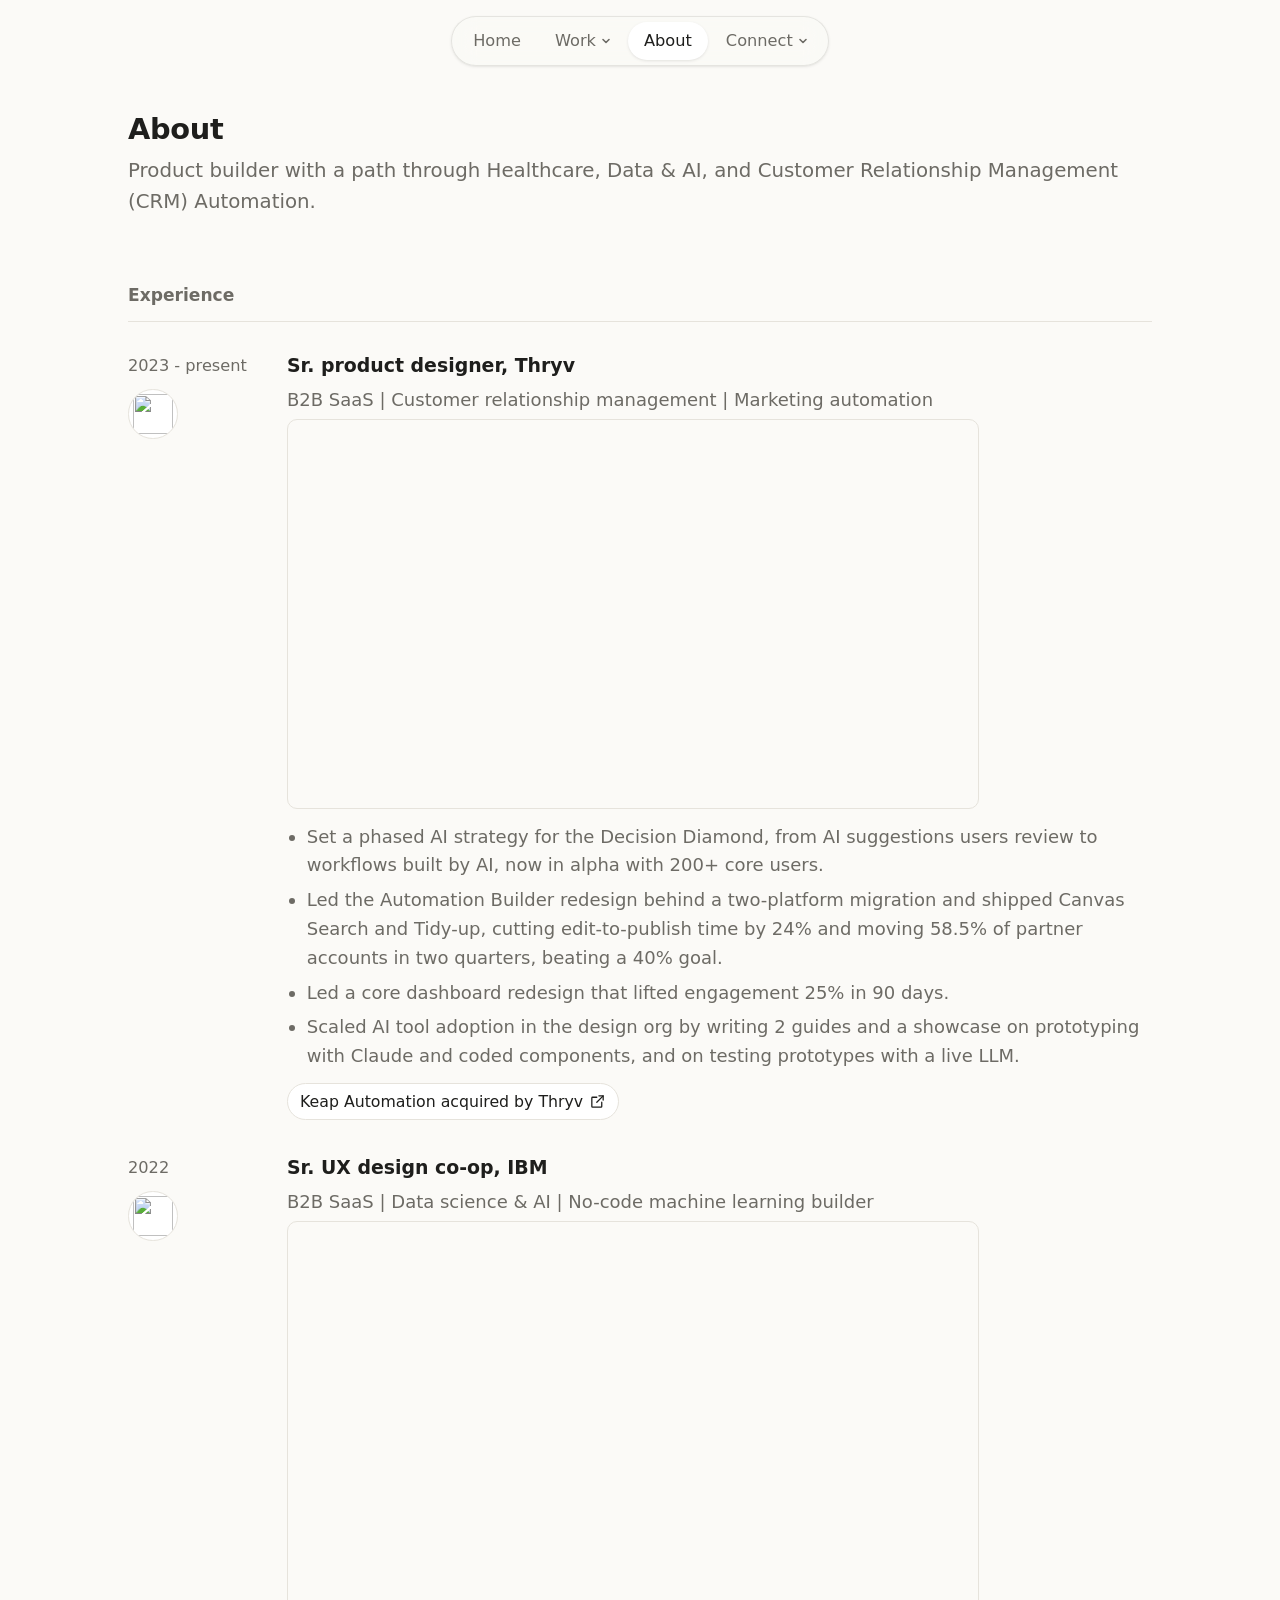
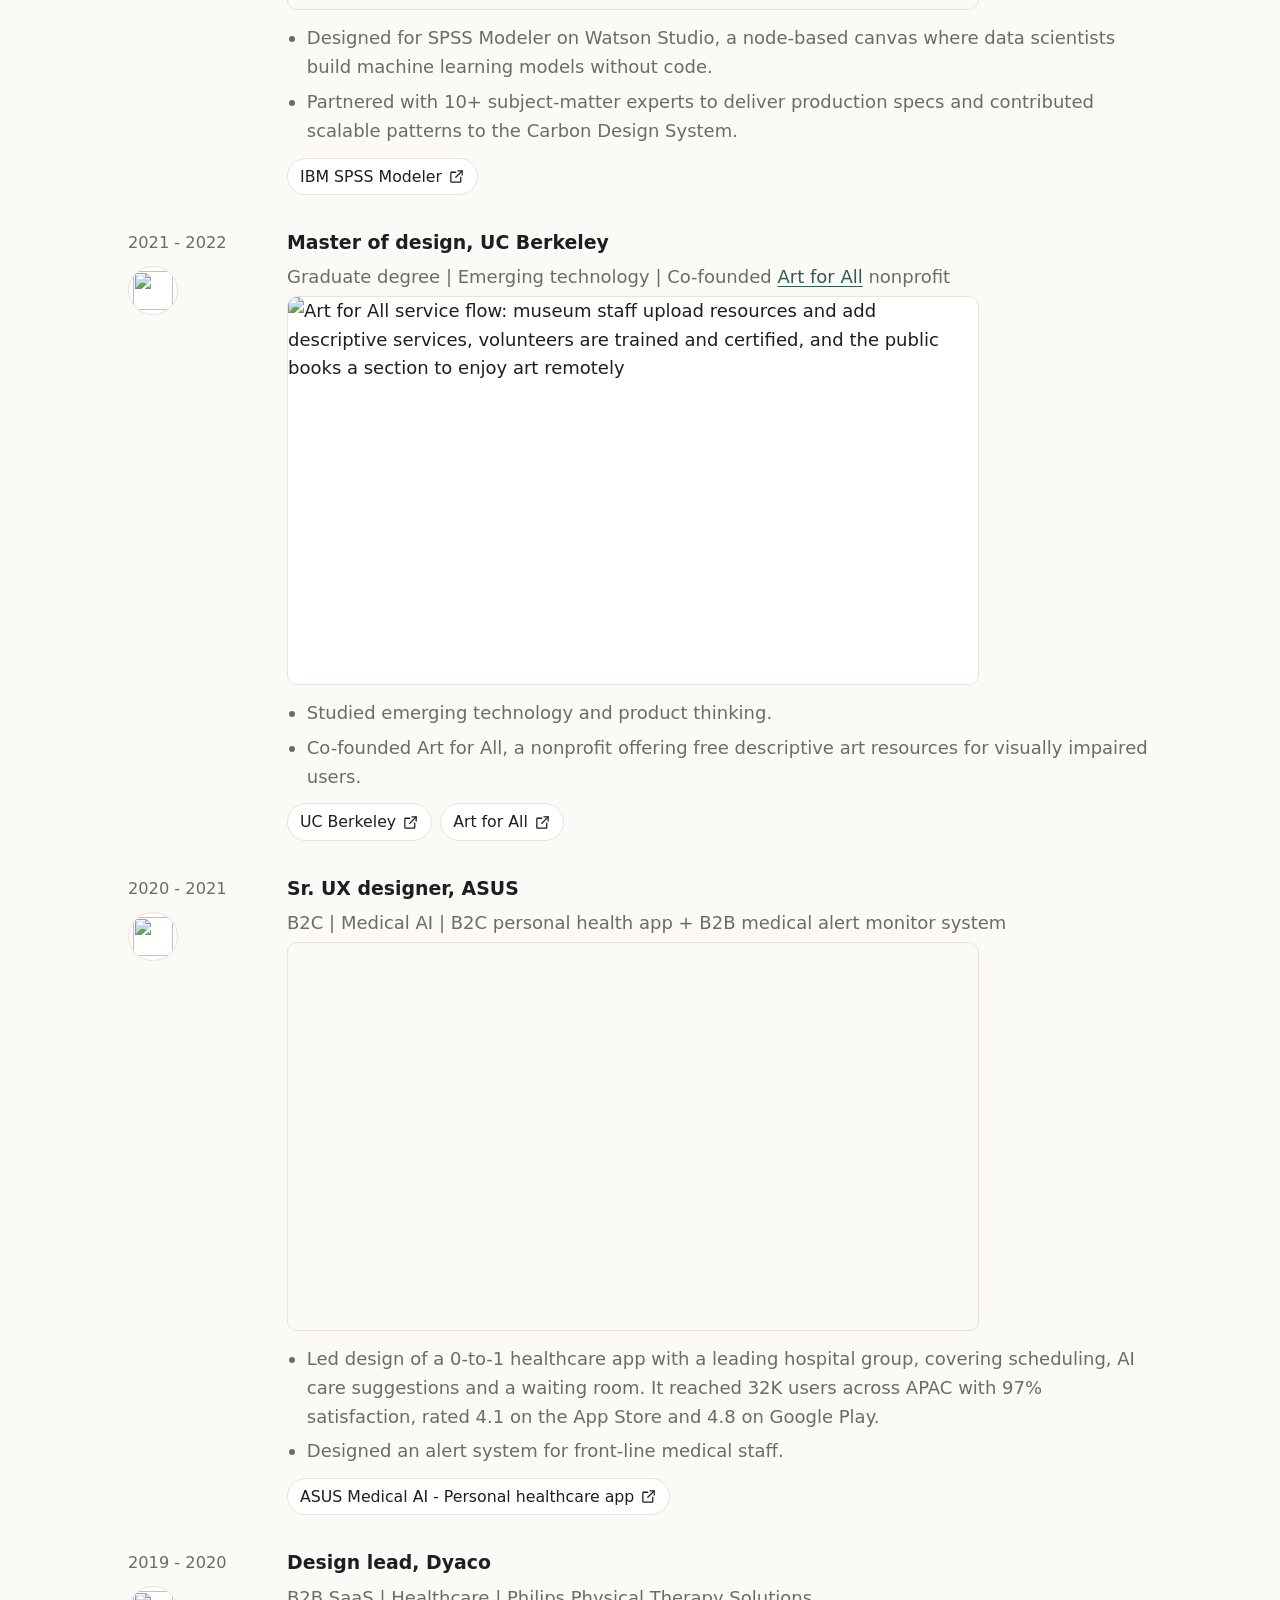
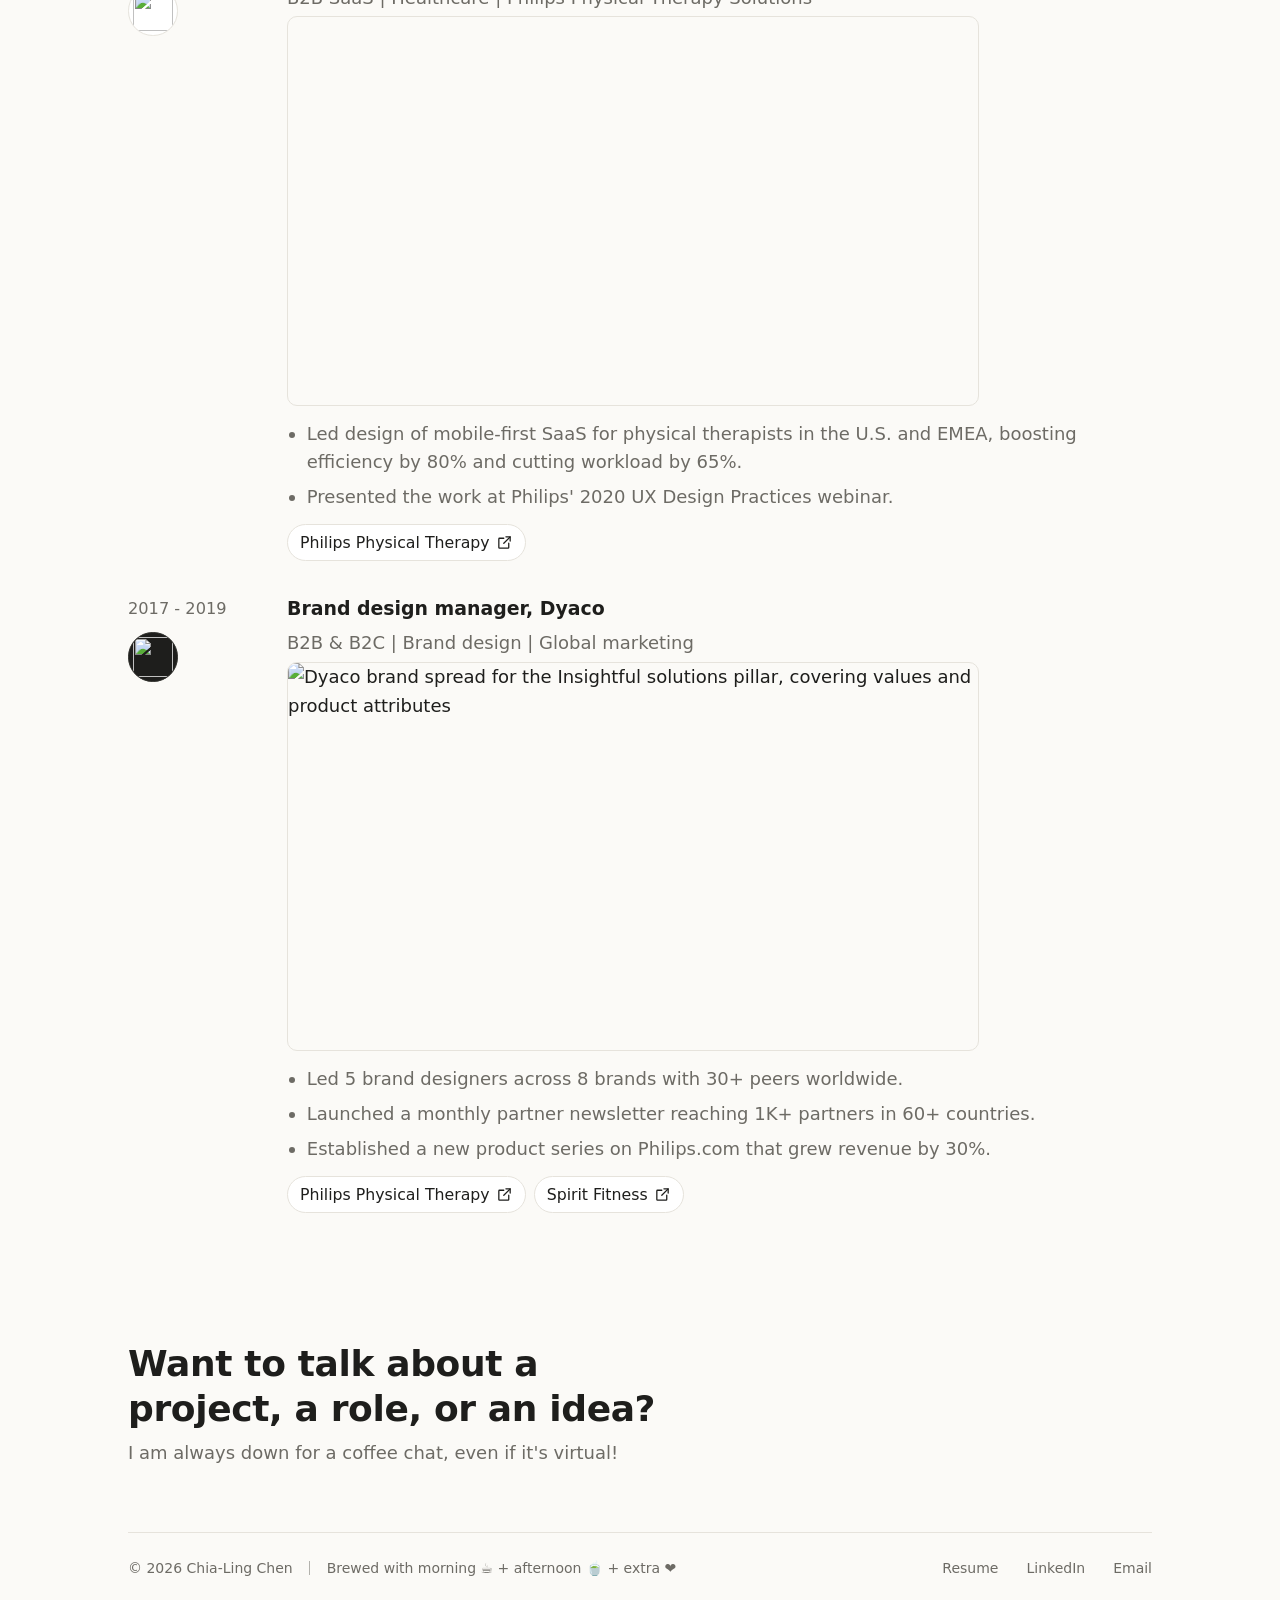
==== commit 1a394a82: "Add the Automation Agents case study and refresh the home page - New Automation Agents case study (a" ====
--- a/about.html
+++ b/about.html
@@ -7,7 +7,7 @@
   <title>About · Chia-Ling Chen</title>
   <meta name="description" content="Chia-Ling Chen's background and experience.">
   <link rel="icon" href="avatar.jpg">
-  <link rel="stylesheet" href="style.css?v=81">
+  <link rel="stylesheet" href="style.css?v=135">
   <!-- Google tag (gtag.js) -->
   <script async src="https://www.googletagmanager.com/gtag/js?id=G-07SR0QSF4S"></script>
   <script>
@@ -23,7 +23,17 @@
       <nav class="anchors" aria-label="Site">
         <span class="nav-indicator" aria-hidden="true"></span>
         <a href="index.html">Home</a>
-        <a href="thryv-automation.html">Work</a>
+        <div class="nav-menu nav-menu--work">
+          <button class="nav-trigger" type="button" aria-expanded="false" aria-controls="work-menu">Work <svg class="nav-caret" viewBox="0 0 12 12" aria-hidden="true"><path d="M3 4.5 6 7.5 9 4.5"/></svg></button>
+          <div class="nav-dropdown" id="work-menu">
+            <a href="thryv-automation.html">
+              <svg viewBox="0 0 24 24" aria-hidden="true"><rect x="3" y="4" width="7" height="5" rx="1.5"/><rect x="14" y="15" width="7" height="5" rx="1.5"/><path d="M6.5 9v4.5a2 2 0 0 0 2 2H14"/></svg>Automation Builder
+            </a>
+            <a href="agentic-design.html">
+              <svg viewBox="0 0 24 24" aria-hidden="true"><path d="M11 3.5 12.9 8.6 18 10.5l-5.1 1.9L11 17.5l-1.9-5.1L4 10.5l5.1-1.9z"/><path d="M18.5 15.5l.8 2.2 2.2.8-2.2.8-.8 2.2-.8-2.2-2.2-.8 2.2-.8z"/></svg>Automation Agents
+            </a>
+          </div>
+        </div>
         <a href="about.html" aria-current="page">About</a>
         <div class="nav-menu">
           <button class="nav-trigger" type="button" aria-expanded="false" aria-controls="connect-menu">Connect <svg class="nav-caret" viewBox="0 0 12 12" aria-hidden="true"><path d="M3 4.5 6 7.5 9 4.5"/></svg></button>
@@ -192,9 +202,9 @@
       </nav>
     </footer>
   </main>
-  <script src="nav.js?v=2"></script>
-  <script src="motion.js?v=8"></script>
+  <script src="nav.js?v=4"></script>
+  <script src="motion.js?v=38"></script>
   <script src="lightbox.js?v=3"></script>
-  <script src="weather-favicon.js?v=5"></script>
+  <script src="weather-favicon.js?v=7"></script>
 </body>
 </html>
--- a/style.css
+++ b/style.css
@@ -0,0 +1,966 @@
+:root {
+  --bg: #fbfaf7;
+  --fg: #1e1e1c;
+  --muted: #6d6b65;
+  --accent: #2f5d50;
+  --card: #ffffff;
+  --border: #e6e3dc;
+  --avatar: #d9e4df;
+  --mark: #f6d3dd;
+  --strike-crayon: url("data:image/svg+xml,%3Csvg xmlns=%22http://www.w3.org/2000/svg%22 viewBox=%220 0 200 24%22 preserveAspectRatio=%22none%22%3E%3Cfilter id=%22c%22 x=%22-5%25%22 y=%22-50%25%22 width=%22110%25%22 height=%22200%25%22%3E%3CfeTurbulence type=%22fractalNoise%22 baseFrequency=%220.8%22 numOctaves=%222%22 seed=%223%22/%3E%3CfeDisplacementMap in=%22SourceGraphic%22 scale=%223%22/%3E%3C/filter%3E%3Cg filter=%22url%28%23c%29%22 fill=%22none%22 stroke=%22%231e1e1c%22 stroke-linecap=%22round%22%3E%3Cpath d=%22M3 13 C 45 9, 90 15, 135 11 S 185 13, 197 9%22 stroke-width=%226.8%22 opacity=%220.9%22/%3E%3Cpath d=%22M8 15 C 60 12, 120 16, 192 12%22 stroke-width=%223.2%22 opacity=%220.55%22/%3E%3C/g%3E%3C/svg%3E");
+  --mark-brush: url("data:image/svg+xml,%3Csvg xmlns=%22http://www.w3.org/2000/svg%22 viewBox=%220 0 200 40%22 preserveAspectRatio=%22none%22%3E%3Cfilter id=%22b%22 x=%22-5%25%22 y=%22-20%25%22 width=%22110%25%22 height=%22140%25%22%3E%3CfeTurbulence type=%22fractalNoise%22 baseFrequency=%220.04 0.6%22 numOctaves=%222%22 seed=%227%22/%3E%3CfeDisplacementMap in=%22SourceGraphic%22 scale=%225%22/%3E%3C/filter%3E%3Cpath filter=%22url%28%23b%29%22 fill=%22%23f6c9d6%22 d=%22M5 10 C 50 5, 120 8, 196 5 C 198 15, 197 26, 195 34 C 140 38, 70 35, 4 37 C 2 28, 3 18, 5 10 Z%22/%3E%3C/svg%3E");
+}
+@media (prefers-color-scheme: dark) {
+  :root:not([data-theme="light"]) {
+    --bg: #161614;
+    --fg: #f1efe9;
+    --muted: #a3a197;
+    --accent: #8fc7b5;
+    --card: #1f1f1c;
+    --border: #2e2e2a;
+    --avatar: #2b3834;
+    --mark: #5a3a46;
+    --strike-crayon: url("data:image/svg+xml,%3Csvg xmlns=%22http://www.w3.org/2000/svg%22 viewBox=%220 0 200 24%22 preserveAspectRatio=%22none%22%3E%3Cfilter id=%22c%22 x=%22-5%25%22 y=%22-50%25%22 width=%22110%25%22 height=%22200%25%22%3E%3CfeTurbulence type=%22fractalNoise%22 baseFrequency=%220.8%22 numOctaves=%222%22 seed=%223%22/%3E%3CfeDisplacementMap in=%22SourceGraphic%22 scale=%223%22/%3E%3C/filter%3E%3Cg filter=%22url%28%23c%29%22 fill=%22none%22 stroke=%22%23f1efe9%22 stroke-linecap=%22round%22%3E%3Cpath d=%22M3 13 C 45 9, 90 15, 135 11 S 185 13, 197 9%22 stroke-width=%226.8%22 opacity=%220.9%22/%3E%3Cpath d=%22M8 15 C 60 12, 120 16, 192 12%22 stroke-width=%223.2%22 opacity=%220.55%22/%3E%3C/g%3E%3C/svg%3E");
+    --mark-brush: url("data:image/svg+xml,%3Csvg xmlns=%22http://www.w3.org/2000/svg%22 viewBox=%220 0 200 40%22 preserveAspectRatio=%22none%22%3E%3Cfilter id=%22b%22 x=%22-5%25%22 y=%22-20%25%22 width=%22110%25%22 height=%22140%25%22%3E%3CfeTurbulence type=%22fractalNoise%22 baseFrequency=%220.04 0.6%22 numOctaves=%222%22 seed=%227%22/%3E%3CfeDisplacementMap in=%22SourceGraphic%22 scale=%225%22/%3E%3C/filter%3E%3Cpath filter=%22url%28%23b%29%22 fill=%22%236a3d4d%22 d=%22M5 10 C 50 5, 120 8, 196 5 C 198 15, 197 26, 195 34 C 140 38, 70 35, 4 37 C 2 28, 3 18, 5 10 Z%22/%3E%3C/svg%3E");
+  }
+}
+:root[data-theme="dark"] {
+  --bg: #161614;
+  --fg: #f1efe9;
+  --muted: #a3a197;
+  --accent: #8fc7b5;
+  --card: #1f1f1c;
+  --border: #2e2e2a;
+  --avatar: #2b3834;
+  --mark: #5a3a46;
+  --strike-crayon: url("data:image/svg+xml,%3Csvg xmlns=%22http://www.w3.org/2000/svg%22 viewBox=%220 0 200 24%22 preserveAspectRatio=%22none%22%3E%3Cfilter id=%22c%22 x=%22-5%25%22 y=%22-50%25%22 width=%22110%25%22 height=%22200%25%22%3E%3CfeTurbulence type=%22fractalNoise%22 baseFrequency=%220.8%22 numOctaves=%222%22 seed=%223%22/%3E%3CfeDisplacementMap in=%22SourceGraphic%22 scale=%223%22/%3E%3C/filter%3E%3Cg filter=%22url%28%23c%29%22 fill=%22none%22 stroke=%22%23f1efe9%22 stroke-linecap=%22round%22%3E%3Cpath d=%22M3 13 C 45 9, 90 15, 135 11 S 185 13, 197 9%22 stroke-width=%226.8%22 opacity=%220.9%22/%3E%3Cpath d=%22M8 15 C 60 12, 120 16, 192 12%22 stroke-width=%223.2%22 opacity=%220.55%22/%3E%3C/g%3E%3C/svg%3E");
+  --mark-brush: url("data:image/svg+xml,%3Csvg xmlns=%22http://www.w3.org/2000/svg%22 viewBox=%220 0 200 40%22 preserveAspectRatio=%22none%22%3E%3Cfilter id=%22b%22 x=%22-5%25%22 y=%22-20%25%22 width=%22110%25%22 height=%22140%25%22%3E%3CfeTurbulence type=%22fractalNoise%22 baseFrequency=%220.04 0.6%22 numOctaves=%222%22 seed=%227%22/%3E%3CfeDisplacementMap in=%22SourceGraphic%22 scale=%225%22/%3E%3C/filter%3E%3Cpath filter=%22url%28%23b%29%22 fill=%22%236a3d4d%22 d=%22M5 10 C 50 5, 120 8, 196 5 C 198 15, 197 26, 195 34 C 140 38, 70 35, 4 37 C 2 28, 3 18, 5 10 Z%22/%3E%3C/svg%3E");
+}
+* { box-sizing: border-box; }
+[hidden] { display: none !important; }
+html { scroll-behavior: smooth; scroll-padding-top: 88px; }
+body {
+  margin: 0;
+  background: var(--bg);
+  color: var(--fg);
+  font-family: system-ui, -apple-system, "Segoe UI", Roboto, sans-serif;
+  line-height: 1.6;
+}
+main {
+  /* Width follows the viewport: full width on phones, a share of the screen above */
+  width: 100%;
+  margin: 0 auto;
+  padding: 112px 20px 27px; /* room for the fixed nav; footer text sits 31px from the bottom, like the nav text from the top */
+}
+a { color: var(--accent); text-underline-offset: 3px; }
+
+/* Floating frosted-glass nav pill with a sliding highlight */
+.site-header {
+  position: fixed;
+  top: 16px;
+  left: 0;
+  right: 0;
+  z-index: 50;
+  display: flex;
+  justify-content: center;
+  padding: 0 16px;
+  pointer-events: none;
+}
+nav.anchors {
+  position: relative;
+  display: flex;
+  gap: 2px;
+  padding: 5px;
+  font-size: max(14px, 0.9rem);
+  border-radius: 999px;
+  background: color-mix(in srgb, var(--bg) 60%, transparent);
+  -webkit-backdrop-filter: blur(12px) saturate(1.5);
+  backdrop-filter: blur(12px) saturate(1.5);
+  border: 1px solid color-mix(in srgb, var(--fg) 10%, transparent);
+  box-shadow: 0 1px 3px rgba(0, 0, 0, 0.08), 0 1px 2px -1px rgba(0, 0, 0, 0.08);
+  pointer-events: auto;
+  transition: box-shadow 0.3s ease, background-color 0.3s ease;
+}
+.site-header.is-scrolled nav.anchors {
+  background: color-mix(in srgb, var(--bg) 72%, transparent);
+  box-shadow: 0 6px 20px rgba(0, 0, 0, 0.10), 0 1px 3px rgba(0, 0, 0, 0.06);
+}
+nav.anchors a {
+  position: relative;
+  z-index: 1;
+  padding: 6px 16px;
+  border-radius: 999px;
+  color: var(--muted);
+  font-weight: 500;
+  text-decoration: none;
+  transition: color 0.2s ease;
+}
+nav.anchors a:hover,
+nav.anchors a:focus-visible,
+nav.anchors a[aria-current="page"] { color: var(--fg); }
+.nav-menu { position: relative; display: flex; }
+.nav-trigger {
+  position: relative;
+  z-index: 1;
+  display: inline-flex;
+  align-items: center;
+  gap: 4px;
+  padding: 6px 14px 6px 16px;
+  border: 0;
+  border-radius: 999px;
+  background: none;
+  font: inherit;
+  font-weight: 500;
+  color: var(--muted);
+  cursor: pointer;
+  transition: color 0.2s ease;
+}
+.nav-trigger:hover, .nav-trigger:focus-visible, .nav-menu.is-open .nav-trigger { color: var(--fg); }
+.nav-caret { width: 12px; height: 12px; fill: none; stroke: currentColor; stroke-width: 1.6; stroke-linecap: round; stroke-linejoin: round; transition: transform 0.25s ease; }
+.nav-menu.is-open .nav-caret { transform: rotate(180deg); }
+.nav-dropdown {
+  position: absolute;
+  top: calc(100% + 12px);
+  right: -5px;
+  min-width: 168px;
+  padding: 6px;
+  border-radius: 16px;
+  background: color-mix(in srgb, var(--bg) 96%, transparent);
+  -webkit-backdrop-filter: blur(12px) saturate(1.5);
+  backdrop-filter: blur(12px) saturate(1.5);
+  border: 1px solid color-mix(in srgb, var(--fg) 10%, transparent);
+  box-shadow: 0 10px 30px rgba(0, 0, 0, 0.12), 0 2px 6px rgba(0, 0, 0, 0.06);
+  opacity: 0;
+  visibility: hidden;
+  transform: translateY(-6px) scale(0.98);
+  transform-origin: top right;
+  transition: opacity 0.2s ease, transform 0.25s cubic-bezier(0.22, 1, 0.36, 1), visibility 0s linear 0.25s;
+}
+.nav-menu.is-open .nav-dropdown {
+  opacity: 1;
+  visibility: visible;
+  transform: none;
+  transition: opacity 0.2s ease, transform 0.25s cubic-bezier(0.22, 1, 0.36, 1), visibility 0s;
+}
+nav.anchors .nav-dropdown a {
+  display: flex;
+  align-items: center;
+  gap: 10px;
+  padding: 8px 12px;
+  border-radius: 10px;
+  color: var(--fg);
+  transition: background-color 0.15s ease, color 0.15s ease;
+}
+nav.anchors .nav-dropdown a:hover,
+nav.anchors .nav-dropdown a:focus-visible { background: var(--card); color: var(--accent); }
+.nav-dropdown svg { width: 16px; height: 16px; flex-shrink: 0; fill: none; stroke: currentColor; stroke-width: 1.8; stroke-linecap: round; stroke-linejoin: round; }
+/* Work opens from its left edge so it stays on screen beside Home */
+.nav-menu--work .nav-dropdown { left: -5px; right: auto; transform-origin: top left; }
+nav.anchors .nav-dropdown a { white-space: nowrap; }
+.nav-trigger.is-current { color: var(--fg); }
+/* Active state: the case study the reader is on, in the accent colour, with a check */
+nav.anchors .nav-dropdown a[aria-current="page"],
+nav.anchors .nav-dropdown a[aria-current="page"]:hover {
+  background: none;
+  box-shadow: none;
+  color: var(--accent);
+  font-weight: 600;
+  padding-right: 14px;
+}
+nav.anchors .nav-dropdown a[aria-current="page"]::after {
+  content: "";
+  flex-shrink: 0;
+  width: 5px;
+  height: 9px;
+  margin: -3px 4px 0 auto;
+  border: solid currentColor;
+  border-width: 0 2px 2px 0;
+  box-sizing: content-box;
+  transform: rotate(45deg);
+}
+.nav-indicator {
+  position: absolute;
+  top: 5px;
+  bottom: 5px;
+  left: 0;
+  width: 0;
+  border-radius: 999px;
+  background: var(--card);
+  box-shadow: 0 1px 3px rgba(0, 0, 0, 0.10);
+  opacity: 0;
+  transition: left 0.35s cubic-bezier(0.4, 0, 0.2, 1), width 0.35s cubic-bezier(0.4, 0, 0.2, 1), opacity 0.2s ease;
+}
+@media (prefers-reduced-motion: reduce) {
+  .nav-indicator { transition: opacity 0.2s ease; }
+}
+
+.hero-top { display: flex; align-items: center; gap: 16px; margin: 0 0 28px; }
+.avatar-ring {
+  display: inline-flex;
+  flex-shrink: 0;
+  padding: 2px;
+  border: 2px solid var(--accent);
+  border-radius: 50%;
+  transition: transform 0.2s ease, border-color 0.3s ease;
+}
+/* Wave state: drop the ring and the circle so only the hand shows */
+.avatar-ring:hover,
+.avatar-ring:focus-within,
+.avatar-ring:has(.is-active),
+.avatar-ring:has(.is-peek) {
+  border-color: transparent;
+}
+.avatar {
+  display: block;
+  position: relative;
+  width: 3.5rem;
+  height: 3.5rem;
+  border-radius: 50%;
+  cursor: pointer;
+  outline: none;
+  perspective: 400px;
+}
+/* Card that flips horizontally: photo on the front, wave on the back */
+.avatar__card {
+  position: absolute;
+  inset: 0;
+  transform-style: preserve-3d;
+  transition: transform 0.6s cubic-bezier(0.4, 0.2, 0.2, 1);
+}
+.avatar:hover .avatar__card,
+.avatar:focus .avatar__card,
+.avatar.is-active .avatar__card,
+.avatar.is-peek .avatar__card {
+  transform: rotateY(180deg);
+}
+.avatar__photo,
+.avatar__wave {
+  position: absolute;
+  inset: 0;
+  width: 100%;
+  height: 100%;
+  border-radius: 50%;
+  backface-visibility: hidden;
+  -webkit-backface-visibility: hidden;
+}
+.avatar__photo {
+  object-fit: cover;
+  background: var(--avatar);
+}
+.avatar__wave {
+  display: flex;
+  align-items: center;
+  justify-content: center;
+  font-size: 1.875rem;
+  transform: rotateY(180deg);
+}
+.avatar__hand { display: inline-block; transform-origin: 70% 70%; }
+.avatar:hover .avatar__hand,
+.avatar:focus .avatar__hand,
+.avatar.is-active .avatar__hand,
+.avatar.is-peek .avatar__hand {
+  animation: wave 0.8s ease-in-out 0.5s;
+}
+@media (prefers-reduced-motion: reduce) {
+  .avatar__card { transition: none; }
+  .avatar__hand { animation: none !important; }
+}
+@keyframes wave {
+  0%, 100% { transform: rotate(0deg); }
+  20%      { transform: rotate(18deg); }
+  40%      { transform: rotate(-12deg); }
+  60%      { transform: rotate(14deg); }
+  80%      { transform: rotate(-6deg); }
+}
+.hero h1 { font-size: 1.6rem; margin: 0; letter-spacing: -0.01em; line-height: 1.2; }
+.hero .sub { margin: 2px 0 0; font-size: max(14px, 0.95rem); color: var(--muted); }
+.bio { margin: 0; font-size: 1.2rem; line-height: 1.7; color: var(--muted); }
+.bio s {
+  /* Crayon-style strike, drawn as a textured stroke across the word */
+  position: relative;
+  text-decoration: none;
+  padding: 0 3px;
+  margin: 0 -3px;
+}
+.bio s::after {
+  content: "";
+  position: absolute;
+  left: -2px;
+  right: -2px;
+  top: 50%;
+  height: 0.7em;
+  transform: translateY(-50%);
+  background: var(--strike-crayon) no-repeat center / 100% 100%;
+  pointer-events: none;
+}
+.bio-aside { margin: 14px 0 0; font-size: 1.2rem; line-height: 1.7; color: var(--muted); }
+.bio mark {
+  /* Hand-drawn marker highlight with uneven edges; repeats cleanly across line wraps */
+  background: var(--mark-brush) no-repeat 0 55% / 100% 88%;
+  -webkit-box-decoration-break: clone;
+  box-decoration-break: clone;
+  color: var(--fg);
+  padding: 0 6px;
+  margin: 0 -3px;
+}
+
+.page-head h1 { font-size: 1.6rem; margin: 0 0 8px; letter-spacing: -0.01em; line-height: 1.2; }
+.page-head p { margin: 0; font-size: 1.1rem; color: var(--muted); }
+.more { margin: 20px 0 0; font-size: max(14px, 0.95rem); }
+.more a { text-decoration: none; }
+
+section { margin-top: 64px; scroll-margin-top: 24px; }
+h2 {
+  font-size: max(14px, 0.95rem);
+  font-weight: 600;
+  color: var(--muted);
+  margin: 0 0 28px;
+  padding-bottom: 12px;
+  border-bottom: 1px solid var(--border);
+}
+
+.timeline {
+  list-style: none;
+  margin: 0;
+  padding: 0;
+}
+.timeline > li {
+  display: grid;
+  grid-template-columns: 7.5rem 1fr;
+  gap: 24px;
+  padding: 0 0 32px;
+}
+.year-col { display: flex; flex-direction: column; align-items: flex-start; gap: 10px; }
+.year { color: var(--muted); font-size: max(14px, 0.9rem); padding-top: 3px; }
+.timeline h3 { font-size: 1.05rem; margin: 0 0 6px; }
+.timeline p { margin: 0; color: var(--muted); }
+/* Nested inside .timeline, so browsers would default these to hollow circles */
+.timeline ul { margin: 0; padding-left: 1.1em; color: var(--muted); list-style: disc; }
+.timeline ul li + li { margin-top: 6px; }
+.logo {
+  display: grid;
+  place-items: center;
+  flex-shrink: 0;
+  width: 2.75rem;
+  height: 2.75rem;
+  border-radius: 50%;
+  overflow: hidden;
+  background: var(--card);
+  border: 1px solid var(--border);
+  color: var(--muted);
+  font-size: max(14px, 0.9rem);
+  font-weight: 600;
+}
+.logo--img { padding: 4px; background: #fff; border-color: #e6e3dc; }
+.logo--dark { background: #1e1e1c; border-color: #2e2e2a; }
+a.logo { transition: transform 0.15s ease, box-shadow 0.15s ease; }
+a.logo:hover, a.logo:focus-visible { transform: translateY(-2px); box-shadow: 0 0 0 2px var(--accent); }
+.logo img { display: block; width: 100%; height: 100%; object-fit: contain; }
+.exp-media { margin: 4px 0 14px; max-width: 80%; }
+.exp-media img,
+.exp-media video,
+.exp-media__placeholder {
+  display: block;
+  width: 100%;
+  aspect-ratio: 16 / 9;
+  border: 1px solid var(--border);
+  border-radius: 10px;
+  object-fit: cover;
+}
+.exp-media__placeholder {
+  display: grid;
+  place-items: center;
+  color: var(--muted);
+  font-size: max(14px, 0.875rem);
+  background: var(--card);
+  border: 1px dashed var(--border);
+}
+.links { display: flex; flex-wrap: wrap; gap: 8px; margin-top: 12px; }
+.link-btn {
+  display: inline-flex;
+  align-items: center;
+  gap: 6px;
+  padding: 5px 12px;
+  font-size: max(14px, 0.875rem);
+  color: var(--fg);
+  text-decoration: none;
+  background: var(--card);
+  border: 1px solid var(--border);
+  border-radius: 999px;
+  transition: border-color 0.15s, color 0.15s;
+}
+.link-btn:hover, .link-btn:focus-visible { color: var(--accent); border-color: var(--accent); }
+.link-btn svg { width: 17px; height: 17px; flex-shrink: 0; fill: none; stroke: currentColor; stroke-width: 1.8; stroke-linecap: round; stroke-linejoin: round; }
+
+.cards {
+  display: grid;
+  grid-template-columns: repeat(auto-fit, minmax(200px, 1fr));
+  gap: 16px;
+}
+.card {
+  display: block;
+  background: var(--card);
+  border: 1px solid var(--border);
+  border-radius: 12px;
+  padding: 18px 20px;
+  color: inherit;
+  text-decoration: none;
+  transition: border-color 0.15s ease, transform 0.15s ease;
+}
+.card:hover { border-color: var(--accent); transform: translateY(-2px); }
+.card--hero {
+  display: grid;
+  grid-template-columns: 1fr;
+  padding: 0;
+  overflow: hidden;
+  margin-bottom: 16px;
+}
+/* #f7f7f7 is the Automation Builder canvas colour, measured off the clip itself.
+   It makes the space left over when a wide clip is fitted into a taller slot
+   read as part of the clip. */
+.card__media { margin: 0; background: #f7f7f7; }
+.card__media img,
+.card__media video,
+.card--hero .exp-media__placeholder {
+  display: block;
+  width: 100%;
+  height: 100%;
+  aspect-ratio: 16 / 9;
+  /* The text column sets the card height, so the slot is far taller than the
+     clips are. Cropping to fill it hid a third of every frame. */
+  object-fit: contain;
+  border: 0;
+  border-radius: 0;
+}
+.card--hero .exp-media__placeholder { display: grid; place-items: center; border-bottom: 1px solid var(--border); }
+.card__body { padding: 22px 24px 24px; display: flex; flex-direction: column; justify-content: center; }
+.card--hero h3 { font-size: 1.35rem; margin: 8px 0 8px; }
+.card--hero p { font-size: max(14px, 1rem); line-height: 1.6; }
+.card__cta { margin-top: 16px; font-size: max(14px, 0.95rem); color: var(--accent); }
+.card__list { margin: 0; padding-left: 1.1em; color: var(--muted); font-size: max(14px, 1rem); line-height: 1.6; }
+.card__list li + li { margin-top: 6px; }
+/* Automation Agents card: the clip framed as a backdrop, stacked cards behind it,
+   and the agent chat enlarged and overlapping on the right */
+/* The whole composition keeps one shape and only scales, centred in the card's media area,
+   so the backdrop, chat and layers sit the same way at every window size */
+.card__media--agents { display: flex; align-items: center; }
+.agent-hero { position: relative; width: 100%; aspect-ratio: 1.27; }
+.agent-hero::before,
+.agent-hero::after {
+  content: "";
+  position: absolute;
+  z-index: 0;
+  height: 30%;
+  border-radius: 16px;
+  background: #fff;
+  border: 1px solid rgba(0, 0, 0, 0.06);
+}
+.agent-hero::before { left: 10%; top: 8%; width: 62%; opacity: 0.8; }
+.agent-hero::after { left: 13%; top: 4.5%; width: 56%; opacity: 0.5; }
+.agent-hero__stage {
+  position: absolute;
+  z-index: 1;
+  left: 7%;
+  top: 12%;
+  width: 68%;
+  /* Same shape as the backdrop's fixed crop, so the clip shows the same view at every window size */
+  aspect-ratio: 1341 / 1025;
+  overflow: hidden;
+  border-radius: 16px;
+  background: #fff;
+  border: 1px solid rgba(0, 0, 0, 0.06);
+  box-shadow: 0 8px 24px rgba(0, 0, 0, 0.08);
+}
+.card__media .agent-hero__stage video {
+  width: 100%;
+  height: 100%;
+  aspect-ratio: auto;
+  object-fit: cover;
+  object-position: 0 55%;
+  opacity: 0; /* it feeds the two canvases, which redraw it with sharper scaling */
+}
+.agent-hero__backdrop { position: absolute; inset: 0; width: 100%; height: 100%; }
+/* Single clip version (Automation Builder card): the same stacked layers, with the clip centred */
+.agent-hero--solo::before { left: 13%; top: 11%; width: 74%; }
+.agent-hero--solo::after { left: 16%; top: 7%; width: 68%; }
+.agent-hero--solo .agent-hero__stage { left: 10%; top: 15%; width: 80%; aspect-ratio: 1820 / 1200; }
+.agent-hero__filters { position: absolute; width: 0; height: 0; overflow: hidden; }
+/* Screens without retina density show the clips at about a third of their size, so sharpen the text */
+@media (max-resolution: 1.5dppx) {
+  .agent-hero__backdrop, .agent-hero__chat { filter: url(#agent-sharpen); }
+}
+@media (prefers-reduced-motion: reduce) {
+  /* The clip only plays when the reader starts it, so show the clip and its controls */
+  .card__media .agent-hero__stage video { opacity: 1; }
+  .agent-hero__backdrop { display: none; }
+}
+.agent-hero__chat {
+  position: absolute;
+  z-index: 2;
+  right: 5%;
+  bottom: 3%;
+  height: 94.6%;
+  width: auto;
+  aspect-ratio: 712 / 1326;
+  border-radius: 0;
+  background: #fff;
+  border: 1px solid rgba(0, 0, 0, 0.06);
+  box-shadow: 0 18px 40px rgba(0, 0, 0, 0.16), 0 2px 8px rgba(0, 0, 0, 0.06);
+}
+@media (min-width: 768px) {
+  .card--hero { grid-template-columns: 3fr 2fr; }
+  .card--hero .exp-media__placeholder { border-bottom: 0; border-right: 1px solid var(--border); }
+  .card__body { padding: 28px 32px; }
+}
+.platform { font-size: max(14px, 0.875rem); font-weight: 500; color: var(--accent); }
+.card h3 { margin: 6px 0 4px; font-size: 1.05rem; }
+.card p { margin: 0; color: var(--muted); font-size: max(14px, 0.95rem); }
+
+
+/* Closing call to action, left-aligned like the rest of the content */
+.cta { margin-top: 96px; }
+footer {
+  display: flex;
+  flex-wrap: wrap;
+  align-items: center;
+  justify-content: space-between;
+  gap: 12px 32px;
+  margin-top: 64px;
+  padding-top: 24px;
+  border-top: 1px solid var(--border);
+  color: var(--muted);
+}
+.footer__pitch { max-width: 26em; margin: 0 0 8px; text-wrap: balance; font-size: 2rem; font-weight: 600; line-height: 1.25; letter-spacing: -0.01em; color: var(--fg); }
+.footer__sub { margin: 0; font-size: max(14px, 1rem); color: var(--muted); }
+.social { display: flex; justify-content: center; gap: 12px; margin-bottom: 32px; }
+.icon-btn {
+  display: grid;
+  place-items: center;
+  width: 2.75rem;
+  height: 2.75rem;
+  border-radius: 50%;
+  border: 1px solid var(--border);
+  background: var(--card);
+  color: var(--fg);
+  transition: color 0.15s ease, border-color 0.15s ease, transform 0.15s ease;
+}
+.icon-btn:hover, .icon-btn:focus-visible { color: var(--accent); border-color: var(--accent); transform: translateY(-2px); }
+.icon-btn svg { width: 1.2rem; height: 1.2rem; fill: none; stroke: currentColor; stroke-width: 1.8; stroke-linecap: round; stroke-linejoin: round; }
+.footer__note { margin: 0; font-size: 14px; color: var(--muted); }
+.footer__sep { display: inline-block; width: 1px; height: 1em; margin: 0 12px; vertical-align: -0.15em; background: currentColor; opacity: 0.5; }
+.footer__links { display: flex; flex-wrap: wrap; gap: 8px 28px; font-size: 14px; }
+.footer__links a { color: var(--muted); text-decoration: none; transition: color 0.15s ease; }
+.footer__links a:hover, .footer__links a:focus-visible { color: var(--fg); }
+
+/* Content width breakpoints, as a share of the viewport */
+@media (min-width: 768px) {
+  main { width: 86vw; padding-left: 0; padding-right: 0; }
+}
+@media (min-width: 1024px) {
+  main { width: 80vw; }
+  html { font-size: 112.5%; }   /* 18px base */
+}
+@media (min-width: 1440px) {
+  main { width: 72vw; max-width: 1280px; }
+  html { font-size: 125%; }     /* 20px base */
+}
+@media (min-width: 1920px) {
+  html { font-size: 137.5%; }   /* 22px base */
+}
+
+/* Keep long text at a readable line length inside the wider column */
+
+@media (max-width: 480px) {
+  .footer__pitch { font-size: 1.5rem; }
+  .hero h1 { font-size: 1.4rem; }
+  .timeline > li { grid-template-columns: 1fr; gap: 8px; }
+  .year-col { flex-direction: row; align-items: center; }
+}
+
+/* ---------- Subtle motion ---------- */
+/* Scroll reveal: only hides content once motion.js has confirmed it can reveal it */
+.reveal-ready .reveal {
+  opacity: 0;
+  transform: translateY(18px);
+  transition: opacity 0.7s cubic-bezier(0.22, 1, 0.36, 1), transform 0.7s cubic-bezier(0.22, 1, 0.36, 1);
+  transition-delay: var(--reveal-delay, 0ms);
+}
+.reveal-ready .reveal.is-visible { opacity: 1; transform: none; }
+
+/* Hero work: the image eases in slightly on hover */
+.card__media { overflow: hidden; }
+.card__media > * { transition: transform 0.8s cubic-bezier(0.22, 1, 0.36, 1); }
+.card--hero:hover .card__media > * { transform: scale(1.03); }
+.card__cta { transition: transform 0.2s ease; display: inline-block; }
+.card--hero:hover .card__cta { transform: translateX(4px); }
+
+/* Text links with an arrow nudge right on hover */
+.more a {
+  /* Same nudge as the card's "View case study" link */
+  display: inline-block;
+  color: var(--accent);
+  text-decoration: none;
+  transition: transform 0.2s ease;
+}
+.more a:hover, .more a:focus-visible { transform: translateX(4px); }
+
+@media (prefers-reduced-motion: reduce) {
+  .reveal-ready .reveal { opacity: 1; transform: none; transition: none; }
+  .card__media > *, .card__cta, .more a { transition: none; }
+}
+
+/* ---------- Case study ---------- */
+.case-hero { margin: 0 0 48px; border-radius: 16px; overflow: hidden; background: var(--card); border: 1px solid var(--border); }
+.case-hero video, .case-hero img { display: block; width: 100%; height: auto; }
+/* Hero built from crops of one video, laid out as separate readable tiles */
+.case-hero--clips {
+  display: grid;
+  grid-template-columns: 1.405fr 1.004fr;
+  gap: 16px;
+  background: none;
+  border: 0;
+  border-radius: 0;
+  overflow: visible;
+}
+.hero-clip { position: relative; overflow: hidden; border-radius: 14px; border: 1px solid var(--border); background: #f7f7f7; }
+.hero-clip video { display: block; width: 100%; height: 100%; object-fit: cover; }
+.hero-clip--flow { grid-column: 1 / -1; }
+/* Trim more off the left edge of the flow clip (about 19px of source) than the right (about 5px) */
+.hero-clip--flow video { object-position: 80% 50%; }
+/* Wider screens: all three clips in one short row so the title shows without scrolling */
+@media (min-width: 768px) {
+  .case-hero--clips { grid-template-columns: 2.216fr 1.405fr 1.004fr; gap: 12px; margin-bottom: 40px; }
+  .hero-clip--flow { grid-column: auto; }
+}
+/* Agentic design hero: a light grey dot grid that runs to the top and both sides of
+   the window and stops in a straight line where the panel used to end */
+.case-hero--dots {
+  position: relative;
+  aspect-ratio: 2 / 1;
+  overflow: visible;
+  border: 0;
+  border-radius: 0;
+  background: none;
+}
+.case-hero--dots::before {
+  content: "";
+  position: absolute;
+  top: -400px; /* past the top of the page, behind the floating nav */
+  bottom: 0;
+  left: 50%;
+  width: 100vw;
+  transform: translateX(-50%);
+  background-color: var(--card);
+  /* motion.js sets --dots-p from 0 to 1 as the reader scrolls past the band: the dots
+     drift up a little slower than the page, shrink and fade, as if settling away */
+  background-image: radial-gradient(
+    circle,
+    color-mix(in srgb, var(--fg) calc(7% - 3% * var(--dots-p, 0)), transparent) calc(1.2px - 0.3px * var(--dots-p, 0)),
+    transparent calc(1.6px - 0.3px * var(--dots-p, 0))
+  );
+  background-size: 20px 20px;
+  background-position: center calc(100% + 60px * var(--dots-p, 0));
+}
+@media (min-width: 768px) {
+  .case-hero--dots { aspect-ratio: 3 / 1; }
+}
+/* Title on the dot grid: a glossy grey line of text with a second line under it */
+.dots-title {
+  position: absolute;
+  /* The dots run up to the top of the window, past main's 112px top padding, so centre
+     the text in that whole visible band rather than in the figure alone */
+  inset: -112px 0 0;
+  z-index: 1;
+  display: grid;
+  place-items: center;
+  margin: 0;
+  padding: 0 16px;
+  font-family: "Rajdhani", system-ui, sans-serif;
+  font-weight: 300;
+  /* Sized to the 20px dot grid: capitals are 0.643em tall in Rajdhani Light, so they span
+     exactly one dot space here and two on wider screens, and every line is two spaces.
+     motion.js then moves the title so its baseline sits on a dot row (--title-snap) */
+  font-size: 31.104px;
+  line-height: 40px;
+  transform: translateY(calc(var(--title-snap, 0px) + 60px * var(--dots-p, 0)));
+  letter-spacing: 0;
+  text-align: center;
+  pointer-events: none;
+}
+.dots-title > span { grid-area: 1 / 1; }
+.dots-title__probe { display: inline-block; width: 0; height: 0; }
+/* Second line: same face, a little under half size.
+   motion.js sets --sub-snap so its baseline lands on the dot row two or three below the title's */
+.dots-title__sub {
+  display: block;
+  /* Moved with margin, not top, so it stays inside the glossy fill's painted area */
+  margin-top: var(--sub-snap, 0px);
+  font-size: 0.54em;
+  font-weight: 500;
+  line-height: 20px;
+}
+/* Typing: motion.js wraps each letter and shows them one by one. Hidden letters keep their
+   space, so the lines type out in their final place without shifting */
+.dots-title .ch { visibility: hidden; }
+.dots-title .ch.is-typed { visibility: visible; }
+@media (min-width: 768px) {
+  .dots-title { font-size: 62.208px; line-height: 80px; }
+  .dots-title__sub { font-size: 0.42em; line-height: 40px; }
+}
+/* Dark mode: a brighter silver gloss so it reads on the dark grid */
+@media (prefers-color-scheme: dark) {
+  :root:not([data-theme="light"]) .dots-title__gloss {
+    background-image: linear-gradient(105deg, #b9b8b3 0%, #d6d5d0 22%, #f3f2ee 32%, #bdbcb7 46%, #a7a6a1 58%, #cfcec9 72%, #efeeea 80%, #b8b7b2 100%);
+    filter: none;
+  }
+}
+:root[data-theme="dark"] .dots-title__gloss {
+  background-image: linear-gradient(105deg, #b9b8b3 0%, #d6d5d0 22%, #f3f2ee 32%, #bdbcb7 46%, #a7a6a1 58%, #cfcec9 72%, #efeeea 80%, #b8b7b2 100%);
+  filter: none;
+}
+.dots-title__gloss {
+  color: transparent;
+  /* Light grey with fixed highlights, so it reads glossy without moving */
+  background-image: linear-gradient(105deg, #8c8b86 0%, #a9a8a3 22%, #c9c8c3 32%, #8f8e89 46%, #7a7974 58%, #a3a29d 72%, #c4c3be 80%, #8d8c87 100%);
+  background-size: 100% 100%;
+  -webkit-background-clip: text;
+  background-clip: text;
+  filter: blur(0.4px) drop-shadow(0 1px 0 rgba(255, 255, 255, 0.6));
+}
+/* The full-width dot grid is wider than the page by the scrollbar's width, so clip it sideways */
+body { overflow-x: clip; }
+
+.case-kicker { margin: 0 0 8px; font-size: max(14px, 0.9rem); font-weight: 500; color: var(--accent); }
+.case-head h1 { margin: 0 0 16px; font-size: 2rem; font-weight: 600; line-height: 1.2; letter-spacing: -0.01em; }
+.case-lead { margin: 0; font-size: 1.2rem; line-height: 1.65; color: var(--muted); }
+.case-meta {
+  display: grid;
+  grid-template-columns: repeat(auto-fit, minmax(160px, 1fr));
+  gap: 20px 32px;
+  margin: 40px 0 0;
+  padding: 0;
+}
+.case-meta dt { font-size: max(14px, 0.875rem); color: var(--muted); margin: 0 0 4px; }
+.case-meta dd { margin: 0; font-weight: 500; }
+.case-section { margin-top: 72px; }
+/* A rule marks the start of each opportunity */
+.case-section--divided { margin-top: 80px; padding-top: 64px; border-top: 1px solid var(--border); }
+.case-section h2 {
+  margin: 0 0 16px;
+  padding: 0;
+  border: 0;
+  font-size: 2rem;
+  font-weight: 600;
+  line-height: 1.2;
+  letter-spacing: -0.01em;
+  color: var(--fg);
+}
+.case-section h3 { margin: 40px 0 12px; font-size: 1.2rem; }
+
+.case-text p { margin: 0 0 16px; color: var(--muted); line-height: 1.75; }
+.case-text p.case-kicker { margin-bottom: 8px; color: var(--accent); }
+.case-callout {
+  padding: 16px 20px;
+  border-left: 3px solid var(--accent);
+  border-radius: 0;
+  background: var(--card);
+  color: var(--fg) !important;
+}
+.case-text .case-callout p { margin: 0 0 10px; color: var(--fg); }
+.case-text .case-callout p:last-child { margin-bottom: 0; }
+.case-text .case-callout .case-callout__title { margin-bottom: 2px; font-size: 1.1rem; font-weight: 600; }
+.case-text .case-callout .case-callout__sub { color: var(--muted); }
+.case-text .case-callout + .case-callout { margin-top: 16px; }
+.case-text .case-callout ul { margin: 0; padding-left: 1.2em; color: var(--fg); line-height: 1.75; }
+.case-text .case-callout li + li { margin-top: 6px; }
+.case-list, .case-goals { margin: 0; padding-left: 1.2em; color: var(--muted); line-height: 1.75; }
+.case-list li + li, .case-goals li + li { margin-top: 10px; }
+.case-goals strong { color: var(--fg); }
+.case-stats {
+  list-style: none;
+  margin: 0;
+  padding: 0;
+  display: grid;
+  grid-template-columns: repeat(auto-fit, minmax(180px, 1fr));
+  gap: 16px;
+}
+.case-stats li { padding: 20px; background: var(--card); border: 1px solid var(--border); border-radius: 12px; }
+.case-stats strong { display: block; font-size: 2rem; line-height: 1.1; letter-spacing: -0.02em; color: var(--accent); }
+.case-stats span { display: block; margin-top: 8px; color: var(--muted); font-size: max(14px, 0.95rem); line-height: 1.5; }
+.case-figure { margin: 32px 0 0; }
+/* A text block after a figure needs the same gap the figure gets above it.
+   Scoped to the section so the side-by-side grids keep their own alignment. */
+.case-section > .case-figure + .case-text { margin-top: 32px; }
+.case-stats--outcome { margin-top: 32px; }
+.case-figure img, .case-figure video {
+  display: block;
+  width: 100%;
+  height: auto;
+  border-radius: 12px;
+  border: 1px solid var(--border);
+  background: #fff;
+}
+/* Crops empty margins out of a clip without re-encoding it */
+.video-crop { position: relative; overflow: hidden; border-radius: 12px; border: 1px solid var(--border); background: #fff; }
+.case-figure .video-crop video { position: absolute; max-width: none; height: auto; border: 0; border-radius: 0; }
+.case-figure figcaption { margin-top: 10px; font-size: max(14px, 0.9rem); color: var(--muted); }
+/* Clips shown side by side share one frame shape so they line up */
+.case-pair .case-figure video { aspect-ratio: 2 / 1; object-fit: cover; }
+.case-figure--text { margin-bottom: 32px; }
+.case-figure--small { max-width: 28rem; }
+.case-figure--note { max-width: 33rem; }
+.case-split--logic { margin-bottom: 8px; }
+/* Artwork with a transparent background sits straight on the page */
+.case-figure--bare img { background: transparent; border: 0; border-radius: 0; }
+/* Its dark text needs a light surface in dark mode */
+@media (prefers-color-scheme: dark) {
+  :root:not([data-theme="light"]) .case-figure--bare img { background: #f1efe9; border-radius: 12px; }
+}
+:root[data-theme="dark"] .case-figure--bare img { background: #f1efe9; border-radius: 12px; }
+.case-pair { display: grid; grid-template-columns: 1fr; gap: 0 24px; }
+.case-back { margin-top: 72px; }
+@media (min-width: 900px) {
+  .case-split { display: grid; grid-template-columns: 5fr 6fr; gap: 48px; align-items: center; }
+  .case-split .case-figure { margin-top: 0; }
+  .case-split--logic { grid-template-columns: minmax(0, 24rem) minmax(0, 1fr); gap: 40px; margin-top: 8px; }
+  .case-split--logic .case-text p:last-of-type { margin-bottom: 16px; }
+  .case-split--feature { grid-template-columns: 1fr 1fr; align-items: stretch; }
+  /* Solution and Achievements cards side by side at the same height */
+  .case-split--feature .case-callout { margin: 0; height: 100%; box-sizing: border-box; }
+  .case-pair { grid-template-columns: 1fr 1fr; align-items: start; }
+  .case-pair--uneven { grid-template-columns: 3fr 2fr; }
+  .case-pair--match { grid-template-columns: var(--a) var(--b); }
+}
+
+/* ---------- Lightbox ---------- */
+.is-zoomable { cursor: zoom-in; transition: transform 0.25s ease, box-shadow 0.25s ease; }
+.case-figure .is-zoomable:hover,
+.exp-media .is-zoomable:hover { box-shadow: 0 8px 24px rgba(0, 0, 0, 0.08); }
+.is-zoomable:focus-visible { outline: 2px solid var(--accent); outline-offset: 3px; }
+html.lightbox-open { overflow: hidden; }
+.lightbox {
+  width: 100vw;
+  height: 100dvh;
+  max-width: none;
+  max-height: none;
+  margin: 0;
+  padding: 0;
+  border: 0;
+  background: transparent;
+  color: var(--fg);
+  overflow: hidden;
+}
+.lightbox::backdrop { background: color-mix(in srgb, var(--bg) 96%, transparent); -webkit-backdrop-filter: blur(6px); backdrop-filter: blur(6px); }
+.lightbox[open] { display: grid; grid-template-rows: auto 1fr auto; animation: lightbox-in 0.25s ease; }
+@keyframes lightbox-in { from { opacity: 0; } to { opacity: 1; } }
+.lightbox__bar { display: flex; align-items: center; justify-content: space-between; gap: 12px; padding: 14px 16px; }
+.lightbox__count { font-size: max(14px, 0.9rem); opacity: 0.8; }
+.lightbox__tools { display: flex; gap: 6px; }
+.lightbox__btn, .lightbox__nav {
+  display: grid;
+  place-items: center;
+  min-width: 40px;
+  height: 40px;
+  padding: 0 10px;
+  border: 1px solid color-mix(in srgb, var(--fg) 18%, transparent);
+  border-radius: 999px;
+  background: color-mix(in srgb, var(--fg) 8%, transparent);
+  color: inherit;
+  font: inherit;
+  font-size: max(14px, 0.95rem);
+  cursor: pointer;
+  transition: background-color 0.15s ease, border-color 0.15s ease;
+}
+.lightbox__btn:hover, .lightbox__nav:hover,
+.lightbox__btn:focus-visible, .lightbox__nav:focus-visible { background: color-mix(in srgb, var(--fg) 18%, transparent); border-color: color-mix(in srgb, var(--fg) 40%, transparent); outline: none; }
+.lightbox__btn[hidden] { display: none; }
+.lightbox__zoom { min-width: 64px; }
+.lightbox__stage {
+  position: relative;
+  overflow: auto;
+  display: grid;
+  place-items: center;
+  padding: 0 64px;
+  overscroll-behavior: contain;
+}
+.lightbox__stage img, .lightbox__stage video {
+  display: block;
+  max-width: 100%;
+  max-height: calc(100dvh - 150px);
+  border-radius: 10px;
+  background: #fff;
+  user-select: none;
+}
+.lightbox__stage img { cursor: zoom-in; }
+.lightbox__stage.is-zoomed { place-items: start; }
+.lightbox__stage.is-zoomed img { max-width: none; max-height: none; cursor: grab; border-radius: 0; }
+.lightbox__stage.is-dragging img { cursor: grabbing; }
+.lightbox__nav {
+  position: absolute;
+  top: 50%;
+  transform: translateY(-50%);
+  width: 44px;
+  height: 44px;
+  padding: 0;
+  font-size: 1.5rem;
+  line-height: 1;
+}
+.lightbox__nav--prev { left: 12px; }
+.lightbox__nav--next { right: 12px; }
+.lightbox__caption { margin: 0; padding: 12px 16px 18px; text-align: center; font-size: max(14px, 0.95rem); opacity: 0.85; }
+@media (max-width: 600px) {
+  .lightbox__stage { padding: 0 12px; }
+  .lightbox__nav { top: auto; bottom: 56px; transform: none; }
+}
+@media (prefers-reduced-motion: reduce) {
+  .lightbox[open] { animation: none; }
+  .is-zoomable { transition: none; }
+}
+
+/* ---------- Home welcome sequence (first visit) ---------- */
+.intro-pending .hero-top,
+.intro-pending .bio,
+.intro-pending .bio-aside { opacity: 0; }
+.intro-play .hero-top { animation: intro-up 0.7s cubic-bezier(0.22, 1, 0.36, 1) both; }
+.intro-play .bio { animation: intro-up 0.7s cubic-bezier(0.22, 1, 0.36, 1) 0.25s both; }
+.intro-play .bio-aside { animation: intro-up 0.6s cubic-bezier(0.22, 1, 0.36, 1) 0.5s both; }
+@keyframes intro-up { from { opacity: 0; transform: translateY(14px); } to { opacity: 1; transform: none; } }
+
+/* ---------- Case study masthead ---------- */
+/* Hero and title stay pinned while the rest of the case study scrolls up over them */
+.masthead-pinned .case-masthead { position: sticky; top: 112px; z-index: 0; }
+.masthead-pinned .case-body {
+  position: relative;
+  z-index: 1;
+  background: var(--bg);
+  margin-top: -8px;
+  /* extend the sheet past the content edges so the pinned hero never peeks out at the sides */
+  box-shadow: 0 0 0 100vmax var(--bg);
+  clip-path: inset(0 -100vmax 0);  /* extend sideways only, never over the footer below */
+  padding-top: 8px;
+}
+
+@media (max-width: 480px) {
+  .case-head h1, .case-section h2 { font-size: 1.6rem; }
+}
+
+/* Text buttons ("View case study", "See full experience"): a pill stroke appears on hover.
+   The border and padding are always there, so nothing shifts when it shows; the negative
+   margin keeps the label aligned with the text around it. */
+.card__cta,
+.more a {
+  padding: 6px 14px;
+  margin-left: -14px;
+  border: 1px solid transparent;
+  border-radius: 999px;
+  transition: transform 0.2s ease, border-color 0.2s ease;
+}
+.card--hero:hover .card__cta,
+.card--hero:focus-visible .card__cta,
+.more a:hover,
+.more a:focus-visible { border-color: var(--accent); }
+.card__body .card__cta { align-self: flex-start; margin-top: 10px; }
+@media (prefers-reduced-motion: reduce) {
+  .card__cta, .more a { transition: border-color 0.2s ease; }
+  .card--hero:hover .card__cta, .more a:hover, .more a:focus-visible { transform: none; }
+}
